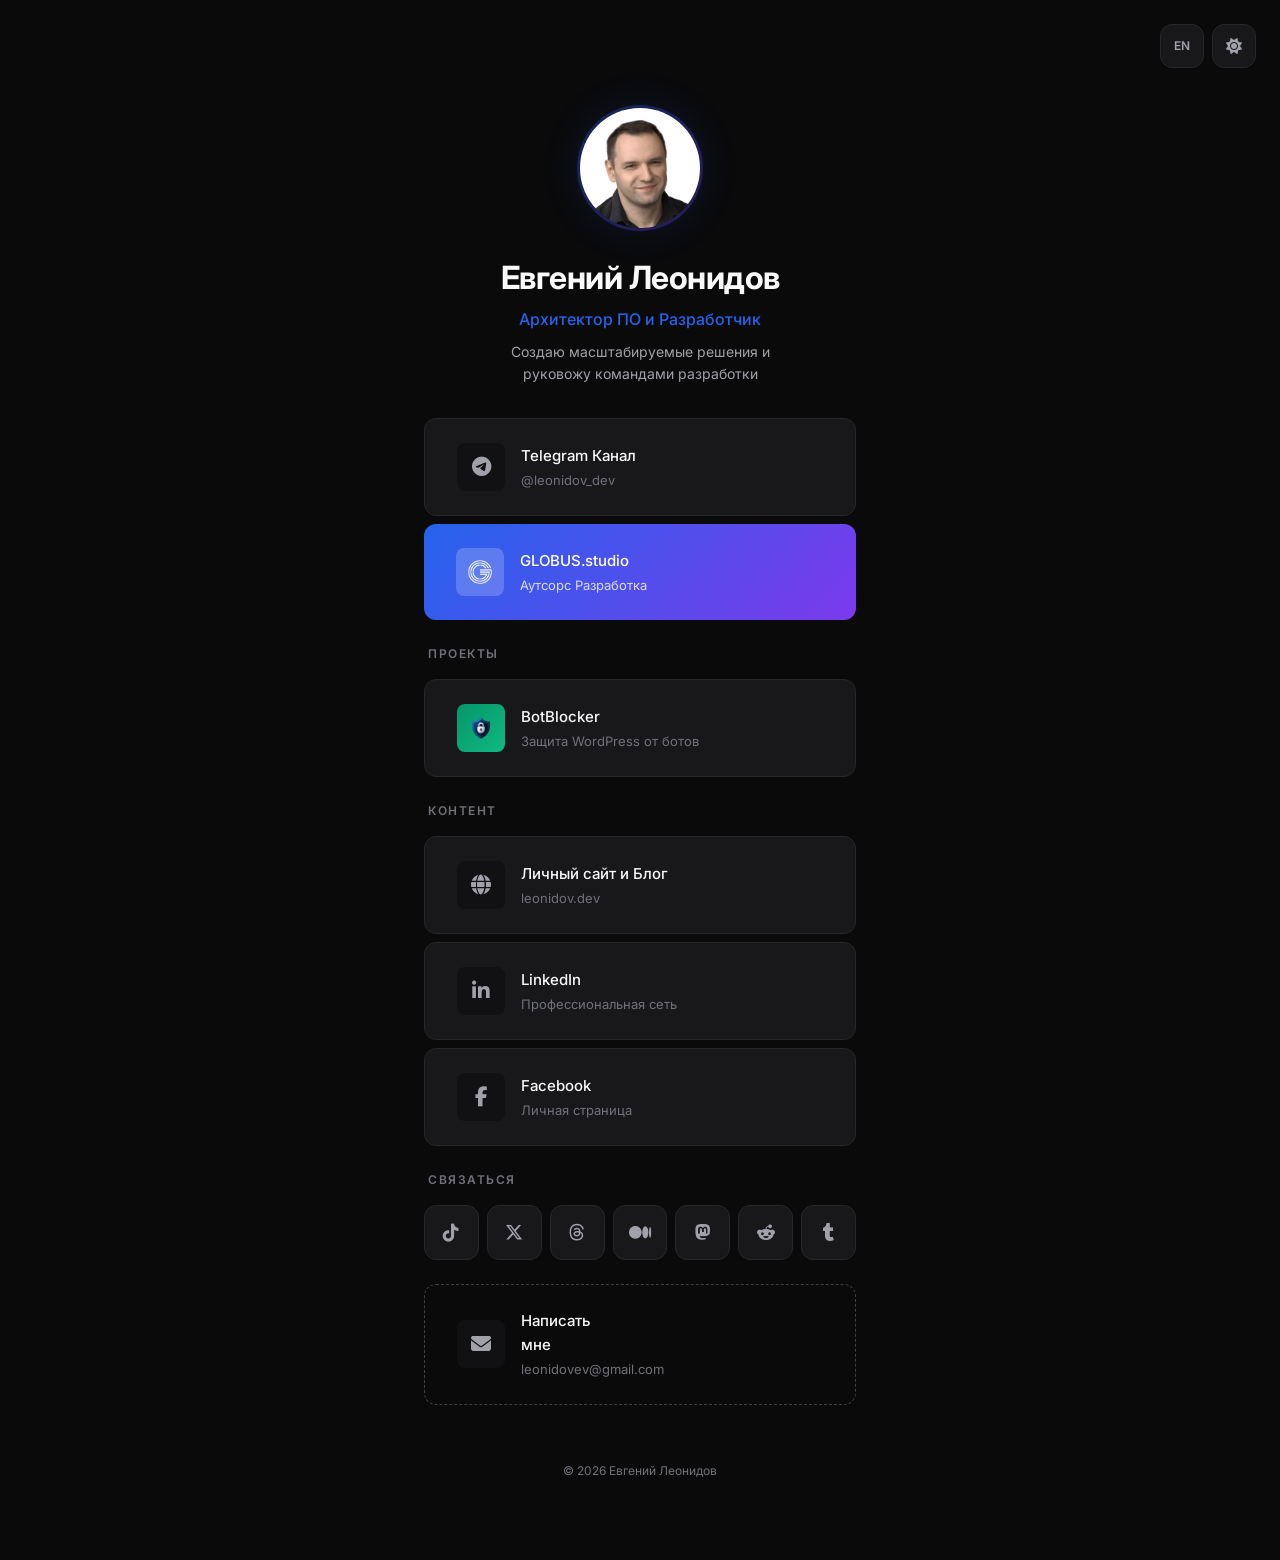
==== app/ru.html @ d94ebc0e "FINISH" ====
<!DOCTYPE html>
<html lang="ru" data-theme="dark">
<head>
    <meta charset="UTF-8">
    <meta name="viewport" content="width=device-width, initial-scale=1.0">
    <title>Евгений Леонидов | Архитектор ПО</title>
    <meta name="description" content="Разработчик и Архитектор ПО - Ссылки на все мои проекты и социальные сети">

    <!-- Alternate language -->
    <link rel="alternate" hreflang="en" href="https://bio.leonidov.dev/">
    <link rel="alternate" hreflang="ru" href="https://bio.leonidov.dev/ru.html">
    <link rel="canonical" href="https://bio.leonidov.dev/ru.html">

    <!-- Open Graph -->
    <meta property="og:title" content="Евгений Леонидов | Архитектор ПО">
    <meta property="og:description" content="Разработчик и Архитектор ПО - Ссылки на все мои проекты и социальные сети">
    <meta property="og:image" content="https://bio.leonidov.dev/assets/OG.jpg">
    <meta property="og:url" content="https://bio.leonidov.dev/ru.html">
    <meta property="og:type" content="website">
    <meta property="og:locale" content="ru_RU">
    <meta property="og:locale:alternate" content="en_US">

    <!-- Twitter Card -->
    <meta name="twitter:card" content="summary_large_image">
    <meta name="twitter:title" content="Евгений Леонидов | Архитектор ПО">
    <meta name="twitter:description" content="Разработчик и Архитектор ПО - Ссылки на все мои проекты и социальные сети">
    <meta name="twitter:image" content="https://bio.leonidov.dev/assets/OG.jpg">

    <!-- Theme Color -->
    <meta name="theme-color" content="#0a0a0b" media="(prefers-color-scheme: dark)">
    <meta name="theme-color" content="#fafafa" media="(prefers-color-scheme: light)">
    <meta name="color-scheme" content="dark light">

    <!-- Favicon -->
    <link rel="icon" type="image/jpeg" href="assets/photo.jpg">
    <link rel="apple-touch-icon" href="assets/photo.jpg">

    <link rel="stylesheet" href="https://cdnjs.cloudflare.com/ajax/libs/font-awesome/6.5.1/css/all.min.css" integrity="sha512-DTOQO9RWCH3ppGqcWaEA1BIZOC6xxalwEsw9c2QQeAIftl+Vegovlnee1c9QX4TctnWMn13TZye+giMm8e2LwA==" crossorigin="anonymous" referrerpolicy="no-referrer">
    <link rel="preconnect" href="https://fonts.googleapis.com">
    <link rel="preconnect" href="https://fonts.gstatic.com" crossorigin>
    <link href="https://fonts.googleapis.com/css2?family=Inter:wght@300;400;500;600;700&display=swap" rel="stylesheet">
    <link rel="stylesheet" href="styles.css">
</head>
<body>
    <!-- Controls -->
    <div class="controls">
        <a href="index.html" class="control-btn" id="langToggle" aria-label="Switch to English">
            <span class="lang-text">EN</span>
        </a>
        <button class="control-btn" id="themeToggle" aria-label="Сменить тему">
            <i class="fas fa-sun"></i>
        </button>
    </div>

    <main class="container">
        <!-- Profile Section -->
        <header class="profile">
            <div class="avatar">
                <img src="assets/photo.jpg" alt="Евгений Леонидов" class="avatar-img" width="120" height="120" loading="eager">
            </div>
            <h1 class="name">Евгений Леонидов</h1>
            <p class="title">Архитектор ПО и Разработчик</p>
            <p class="bio">Создаю масштабируемые решения и руковожу командами разработки</p>
        </header>

        <!-- Main Links -->
        <section class="links-section">
            <a href="https://t.me/leonidov_dev" class="link-card" target="_blank" rel="noopener noreferrer">
                <div class="link-icon"><i class="fab fa-telegram"></i></div>
                <div class="link-content">
                    <span class="link-title">Telegram Канал</span>
                    <span class="link-subtitle">@leonidov_dev</span>
                </div>
                <i class="fas fa-arrow-right link-arrow"></i>
            </a>

            <a href="https://globus.studio" class="link-card featured" target="_blank" rel="noopener noreferrer">
                <div class="link-icon"><img src="assets/GLOBUS_WHITE.png" alt="GLOBUS.studio" class="link-logo"></div>
                <div class="link-content">
                    <span class="link-title">GLOBUS.studio</span>
                    <span class="link-subtitle">Аутсорс Разработка</span>
                </div>
                <i class="fas fa-arrow-right link-arrow"></i>
            </a>
        </section>

        <!-- Projects Section -->
        <section class="links-section">
            <h2 class="section-title">Проекты</h2>

            <a href="https://botblocker.top" class="link-card project-card" target="_blank" rel="noopener noreferrer">
                <div class="link-icon"><img src="assets/bb_mini.png" alt="BotBlocker" class="link-logo"></div>
                <div class="link-content">
                    <span class="link-title">BotBlocker</span>
                    <span class="link-subtitle">Защита WordPress от ботов</span>
                </div>
                <i class="fas fa-arrow-right link-arrow"></i>
            </a>
        </section>

        <!-- Content & Platforms -->
        <section class="links-section">
            <h2 class="section-title">Контент</h2>

            <a href="https://leonidov.dev" class="link-card" target="_blank" rel="noopener noreferrer">
                <div class="link-icon"><i class="fas fa-globe"></i></div>
                <div class="link-content">
                    <span class="link-title">Личный сайт и Блог</span>
                    <span class="link-subtitle">leonidov.dev</span>
                </div>
                <i class="fas fa-arrow-right link-arrow"></i>
            </a>

            <a href="https://www.linkedin.com/in/evgeniy-leonidov/" class="link-card" target="_blank" rel="noopener noreferrer">
                <div class="link-icon"><i class="fab fa-linkedin-in"></i></div>
                <div class="link-content">
                    <span class="link-title">LinkedIn</span>
                    <span class="link-subtitle">Профессиональная сеть</span>
                </div>
                <i class="fas fa-arrow-right link-arrow"></i>
            </a>

            <a href="https://www.facebook.com/profile.php?id=100017514482500" class="link-card" target="_blank" rel="noopener noreferrer">
                <div class="link-icon"><i class="fab fa-facebook-f"></i></div>
                <div class="link-content">
                    <span class="link-title">Facebook</span>
                    <span class="link-subtitle">Личная страница</span>
                </div>
                <i class="fas fa-arrow-right link-arrow"></i>
            </a>
        </section>

        <!-- Social Links -->
        <section class="links-section">
            <h2 class="section-title">Связаться</h2>
            
            <div class="social-grid">
                <a href="https://www.tiktok.com/@yevhen_leonidov" class="social-btn" target="_blank" rel="noopener noreferrer" aria-label="TikTok">
                    <i class="fab fa-tiktok"></i>
                </a>
                <a href="https://x.com/LeonidovSoft" class="social-btn" target="_blank" rel="noopener noreferrer" aria-label="X">
                    <i class="fab fa-x-twitter"></i>
                </a>
                <a href="https://www.threads.net/@leonidovev" class="social-btn" target="_blank" rel="noopener noreferrer" aria-label="Threads">
                    <i class="fab fa-threads"></i>
                </a>
                <a href="https://medium.com/@GLOBUS.studio" class="social-btn" target="_blank" rel="noopener noreferrer" aria-label="Medium">
                    <i class="fab fa-medium"></i>
                </a>
                <a href="https://mastodon.social/@globus_studio" class="social-btn" target="_blank" rel="noopener noreferrer" aria-label="Mastodon">
                    <i class="fab fa-mastodon"></i>
                </a>
                <a href="https://www.reddit.com/user/ZestycloseElection84/" class="social-btn" target="_blank" rel="noopener noreferrer" aria-label="Reddit">
                    <i class="fab fa-reddit-alien"></i>
                </a>
                <a href="https://globusstudio.tumblr.com/" class="social-btn" target="_blank" rel="noopener noreferrer" aria-label="Tumblr">
                    <i class="fab fa-tumblr"></i>
                </a>
            </div>
        </section>

        <!-- Contact -->
        <section class="links-section">
            <a href="mailto:leonidovev@gmail.com" class="link-card email-card" id="emailCard" data-email="leonidovev@gmail.com">
                <div class="link-icon"><i class="fas fa-envelope"></i></div>
                <div class="link-content">
                    <span class="link-title">Написать мне</span>
                    <span class="link-subtitle">leonidovev@gmail.com</span>
                </div>
                <span class="copy-hint">Нажмите, чтобы скопировать</span>
                <i class="fas fa-arrow-right link-arrow"></i>
            </a>
        </section>

        <!-- Footer -->
        <footer class="footer">
            <p>&copy; 2026 Евгений Леонидов</p>
        </footer>
    </main>

    <!-- Toast notifications -->
    <div class="toast-container" id="toastContainer"></div>

    <script src="script.js"></script>
</body>
</html>
---- app/styles.css ----
/* ==========================================
   CSS Variables & Themes
   ========================================== */
:root {
    --font-family: 'Inter', -apple-system, BlinkMacSystemFont, 'Segoe UI', Roboto, sans-serif;
    
    /* Spacing */
    --spacing-xs: 0.25rem;
    --spacing-sm: 0.5rem;
    --spacing-md: 1rem;
    --spacing-lg: 1.5rem;
    --spacing-xl: 2rem;
    --spacing-2xl: 3rem;
    
    /* Border Radius */
    --radius-sm: 8px;
    --radius-md: 12px;
    --radius-lg: 16px;
    --radius-full: 50%;
    
    /* Transitions */
    --transition-fast: 0.15s ease;
    --transition-normal: 0.3s ease;
    --transition-slow: 0.5s ease;
}

/* Dark Theme (Default) */
[data-theme="dark"] {
    --bg-primary: #0a0a0b;
    --bg-secondary: #111113;
    --bg-card: #18181b;
    --bg-card-hover: #1f1f23;
    --bg-accent: #2563eb;
    --bg-accent-hover: #3b82f6;
    
    --text-primary: #fafafa;
    --text-secondary: #a1a1aa;
    --text-muted: #71717a;
    
    --border-color: #27272a;
    --border-accent: #3f3f46;
    
    --shadow-sm: 0 1px 2px rgba(0, 0, 0, 0.4);
    --shadow-md: 0 4px 12px rgba(0, 0, 0, 0.5);
    --shadow-lg: 0 8px 24px rgba(0, 0, 0, 0.6);
    --shadow-glow: 0 0 40px rgba(37, 99, 235, 0.15);
}

/* Light Theme */
[data-theme="light"] {
    --bg-primary: #fafafa;
    --bg-secondary: #f4f4f5;
    --bg-card: #ffffff;
    --bg-card-hover: #f4f4f5;
    --bg-accent: #2563eb;
    --bg-accent-hover: #1d4ed8;
    
    --text-primary: #18181b;
    --text-secondary: #52525b;
    --text-muted: #a1a1aa;
    
    --border-color: #e4e4e7;
    --border-accent: #d4d4d8;
    
    --shadow-sm: 0 1px 2px rgba(0, 0, 0, 0.05);
    --shadow-md: 0 4px 12px rgba(0, 0, 0, 0.08);
    --shadow-lg: 0 8px 24px rgba(0, 0, 0, 0.12);
    --shadow-glow: 0 0 40px rgba(37, 99, 235, 0.08);
}

/* ==========================================
   Reset & Base
   ========================================== */
*, *::before, *::after {
    margin: 0;
    padding: 0;
    box-sizing: border-box;
}

html {
    font-size: 16px;
    scroll-behavior: smooth;
    color-scheme: dark light;
}

body {
    font-family: var(--font-family);
    background-color: var(--bg-primary);
    color: var(--text-primary);
    line-height: 1.6;
    min-height: 100vh;
    transition: background-color var(--transition-normal), color var(--transition-normal);
}

a {
    text-decoration: none;
    color: inherit;
}

button {
    border: none;
    background: none;
    cursor: pointer;
    font-family: inherit;
}

/* ==========================================
   Controls (Theme & Language Toggle)
   ========================================== */
.controls {
    position: fixed;
    top: var(--spacing-lg);
    right: var(--spacing-lg);
    display: flex;
    gap: var(--spacing-sm);
    z-index: 100;
}

.control-btn {
    width: 44px;
    height: 44px;
    display: flex;
    align-items: center;
    justify-content: center;
    background: var(--bg-card);
    border: 1px solid var(--border-color);
    border-radius: var(--radius-md);
    color: var(--text-secondary);
    font-size: 0.875rem;
    font-weight: 500;
    transition: all var(--transition-fast);
    backdrop-filter: blur(8px);
}

.control-btn:hover {
    background: var(--bg-card-hover);
    color: var(--text-primary);
    transform: translateY(-2px);
    box-shadow: var(--shadow-md);
}

.control-btn i {
    font-size: 1rem;
}

.lang-text {
    font-size: 0.75rem;
    font-weight: 600;
    letter-spacing: 0.5px;
}

/* ==========================================
   Container
   ========================================== */
.container {
    width: 100%;
    max-width: 480px;
    margin: 0 auto;
    padding: var(--spacing-xl) var(--spacing-md);
    padding-top: calc(var(--spacing-2xl) + 44px);
}

/* ==========================================
   Profile Section
   ========================================== */
.profile {
    text-align: center;
    margin-bottom: var(--spacing-xl);
}

.avatar {
    position: relative;
    width: 100px;
    height: 100px;
    margin: 0 auto;
    margin-bottom: var(--spacing-lg);
}

.avatar::before {
    content: '';
    position: absolute;
    inset: -3px;
    border-radius: var(--radius-full);
    background: linear-gradient(135deg, var(--bg-accent), #7c3aed);
    opacity: 0.3;
    z-index: 0;
    animation: pulse 3s ease-in-out infinite;
}

.avatar-img {
    width: 100%;
    height: 100%;
    object-fit: cover;
    border-radius: var(--radius-full);
    box-shadow: var(--shadow-glow);
    position: relative;
    z-index: 1;
    background-color: var(--bg-secondary);
}

@keyframes pulse {
    0%, 100% { transform: scale(1); opacity: 0.3; }
    50% { transform: scale(1.05); opacity: 0.5; }
}

.name {
    font-size: 1.75rem;
    font-weight: 700;
    color: var(--text-primary);
    margin-bottom: var(--spacing-xs);
    letter-spacing: -0.5px;
}

.title {
    font-size: 1rem;
    font-weight: 500;
    color: var(--bg-accent);
    margin-bottom: var(--spacing-sm);
}

.bio {
    font-size: 0.875rem;
    color: var(--text-secondary);
    max-width: 300px;
    margin: 0 auto;
}

/* ==========================================
   Links Section
   ========================================== */
.links-section {
    margin-bottom: var(--spacing-lg);
}

.section-title {
    font-size: 0.75rem;
    font-weight: 600;
    color: var(--text-muted);
    text-transform: uppercase;
    letter-spacing: 1.5px;
    margin-bottom: var(--spacing-md);
    padding-left: var(--spacing-xs);
}

/* ==========================================
   Link Cards
   ========================================== */
.link-card {
    display: flex;
    align-items: center;
    gap: var(--spacing-md);
    padding: var(--spacing-md) var(--spacing-lg);
    background: var(--bg-card);
    border: 1px solid var(--border-color);
    border-radius: var(--radius-md);
    margin-bottom: var(--spacing-sm);
    transition: all var(--transition-fast);
    position: relative;
    overflow: hidden;
    will-change: transform;
}

.link-card::before {
    content: '';
    position: absolute;
    left: 0;
    top: 0;
    bottom: 0;
    width: 3px;
    background: var(--bg-accent);
    transform: scaleY(0);
    transition: transform var(--transition-fast);
}

.link-card:hover {
    background: var(--bg-card-hover);
    transform: translateX(4px);
    box-shadow: var(--shadow-md);
}

.link-card:hover::before {
    transform: scaleY(1);
}

.link-card:active {
    transform: translateX(2px);
}

.link-icon {
    width: 42px;
    height: 42px;
    display: flex;
    align-items: center;
    justify-content: center;
    background: var(--bg-secondary);
    border-radius: var(--radius-sm);
    color: var(--text-secondary);
    font-size: 1.125rem;
    flex-shrink: 0;
    transition: all var(--transition-fast);
}

.link-card:hover .link-icon {
    background: var(--bg-accent);
    color: #fff;
}

.link-logo {
    width: 24px;
    height: 24px;
    object-fit: contain;
}

.link-content {
    flex: 1;
    min-width: 0;
}

.link-title {
    display: block;
    font-size: 0.9375rem;
    font-weight: 500;
    color: var(--text-primary);
    margin-bottom: 2px;
}

.link-subtitle {
    display: block;
    font-size: 0.8125rem;
    color: var(--text-muted);
}

.link-arrow {
    color: var(--text-muted);
    font-size: 0.875rem;
    transition: all var(--transition-fast);
    opacity: 0;
    transform: translateX(-8px);
}

.link-card:hover .link-arrow {
    opacity: 1;
    transform: translateX(0);
    color: var(--bg-accent);
}

/* Featured Card */
.link-card.featured {
    background: linear-gradient(135deg, var(--bg-accent), #7c3aed);
    border: none;
}

.link-card.featured .link-icon {
    background: rgba(255, 255, 255, 0.2);
    color: #fff;
}

.link-card.featured .link-title,
.link-card.featured .link-subtitle {
    color: #fff;
}

.link-card.featured .link-subtitle {
    opacity: 0.8;
}

.link-card.featured:hover {
    transform: translateX(4px) scale(1.01);
    box-shadow: 0 8px 32px rgba(37, 99, 235, 0.3);
}

.link-card.featured::before {
    display: none;
}

.link-card.featured .link-arrow {
    color: #fff;
}

/* Project Card */
.link-card.project-card .link-icon {
    background: linear-gradient(135deg, #059669, #10b981);
    color: #fff;
}

.link-card.project-card:hover .link-icon {
    background: linear-gradient(135deg, #047857, #059669);
}

/* Platform Icons Colors on Hover */
.link-icon.youtube { color: var(--text-secondary); }
.link-card:hover .link-icon.youtube { background: #ff0000; color: #fff; }

.link-icon.tiktok { color: var(--text-secondary); }
.link-card:hover .link-icon.tiktok { background: #000; color: #fff; }

/* Email Card */
.email-card {
    border: 1px dashed var(--border-accent);
    background: transparent;
}

.email-card:hover {
    background: var(--bg-card);
    border-style: solid;
}

/* ==========================================
   Social Grid
   ========================================== */
.social-grid {
    display: grid;
    grid-template-columns: repeat(7, 1fr);
    gap: var(--spacing-sm);
}

.social-btn {
    aspect-ratio: 1;
    display: flex;
    align-items: center;
    justify-content: center;
    background: var(--bg-card);
    border: 1px solid var(--border-color);
    border-radius: var(--radius-md);
    color: var(--text-secondary);
    font-size: 1.125rem;
    transition: all var(--transition-fast);
}

.social-btn:hover {
    transform: translateY(-3px);
    box-shadow: var(--shadow-md);
}

.social-btn:focus-visible {
    outline: 2px solid var(--bg-accent);
    outline-offset: 2px;
}

/* Social Button Colors */
.social-btn:nth-child(1):hover { background: #000; color: #fff; border-color: #000; } /* TikTok */
.social-btn:nth-child(2):hover { background: #000; color: #fff; border-color: #000; } /* X */
.social-btn:nth-child(3):hover { background: #000; color: #fff; border-color: #000; } /* Threads */
.social-btn:nth-child(4):hover { background: #000; color: #fff; border-color: #000; } /* Medium */
.social-btn:nth-child(5):hover { background: #6364ff; color: #fff; border-color: #6364ff; } /* Mastodon */
.social-btn:nth-child(6):hover { background: #ff4500; color: #fff; border-color: #ff4500; } /* Reddit */
.social-btn:nth-child(7):hover { background: #35465c; color: #fff; border-color: #35465c; } /* Tumblr */

/* ==========================================
   Footer
   ========================================== */
.footer {
    text-align: center;
    padding: var(--spacing-xl) 0;
    margin-top: var(--spacing-lg);
}

.footer p {
    font-size: 0.75rem;
    color: var(--text-muted);
}

/* ==========================================
   Animations
   ========================================== */
@keyframes fadeInUp {
    from {
        opacity: 0;
        transform: translateY(20px);
    }
    to {
        opacity: 1;
        transform: translateY(0);
    }
}

.profile {
    animation: fadeInUp 0.6s ease forwards;
}

.links-section {
    animation: fadeInUp 0.6s ease forwards;
    opacity: 0;
}

.links-section:nth-child(2) { animation-delay: 0.1s; }
.links-section:nth-child(3) { animation-delay: 0.2s; }
.links-section:nth-child(4) { animation-delay: 0.3s; }
.links-section:nth-child(5) { animation-delay: 0.4s; }
.links-section:nth-child(6) { animation-delay: 0.5s; }
.links-section:nth-child(7) { animation-delay: 0.6s; }

/* ==========================================
   Responsive Adjustments
   ========================================== */
@media (max-width: 380px) {
    .social-grid {
        grid-template-columns: repeat(4, 1fr);
    }
    
    .name {
        font-size: 1.5rem;
    }
}

@media (min-width: 481px) {
    .container {
        padding: var(--spacing-2xl) var(--spacing-lg);
        padding-top: calc(var(--spacing-2xl) + 60px);
    }
    
    .link-card {
        padding: var(--spacing-lg) var(--spacing-xl);
    }
    
    .link-icon {
        width: 48px;
        height: 48px;
        font-size: 1.25rem;
    }
    
    .avatar {
        width: 120px;
        height: 120px;
    }
    
    .name {
        font-size: 2rem;
    }
}

/* ==========================================
   Reduced Motion
   ========================================== */
@media (prefers-reduced-motion: reduce) {
    *, *::before, *::after {
        animation-duration: 0.01ms !important;
        animation-iteration-count: 1 !important;
        transition-duration: 0.01ms !important;
    }
}

/* ==========================================
   Selection
   ========================================== */
::selection {
    background: var(--bg-accent);
    color: #fff;
}

/* ==========================================
   Scrollbar (Webkit)
   ========================================== */
::-webkit-scrollbar {
    width: 8px;
}

::-webkit-scrollbar-track {
    background: var(--bg-primary);
}

::-webkit-scrollbar-thumb {
    background: var(--border-accent);
    border-radius: 4px;
}

::-webkit-scrollbar-thumb:hover {
    background: var(--text-muted);
}

/* ==========================================
   Copy Hint
   ========================================== */
.copy-hint {
    font-size: 0.6875rem;
    color: var(--text-muted);
    opacity: 0;
    transition: opacity var(--transition-fast);
    white-space: nowrap;
}

.email-card:hover .copy-hint {
    opacity: 1;
}

/* ==========================================
   Toast Notification
   ========================================== */
.toast-container {
    position: fixed;
    bottom: var(--spacing-xl);
    left: 50%;
    transform: translateX(-50%);
    z-index: 1000;
    display: flex;
    flex-direction: column;
    align-items: center;
    gap: var(--spacing-sm);
    pointer-events: none;
}

.toast {
    background: var(--bg-card);
    color: var(--text-primary);
    border: 1px solid var(--border-color);
    padding: var(--spacing-sm) var(--spacing-lg);
    border-radius: var(--radius-md);
    font-size: 0.8125rem;
    font-family: var(--font-family);
    box-shadow: var(--shadow-lg);
    animation: toastIn 0.3s ease forwards, toastOut 0.3s ease 2s forwards;
    backdrop-filter: blur(12px);
}

@keyframes toastIn {
    from { opacity: 0; transform: translateY(10px); }
    to { opacity: 1; transform: translateY(0); }
}

@keyframes toastOut {
    from { opacity: 1; transform: translateY(0); }
    to { opacity: 0; transform: translateY(-10px); }
}

/* ==========================================
   Focus Visible
   ========================================== */
.link-card:focus-visible,
.control-btn:focus-visible {
    outline: 2px solid var(--bg-accent);
    outline-offset: 2px;
}
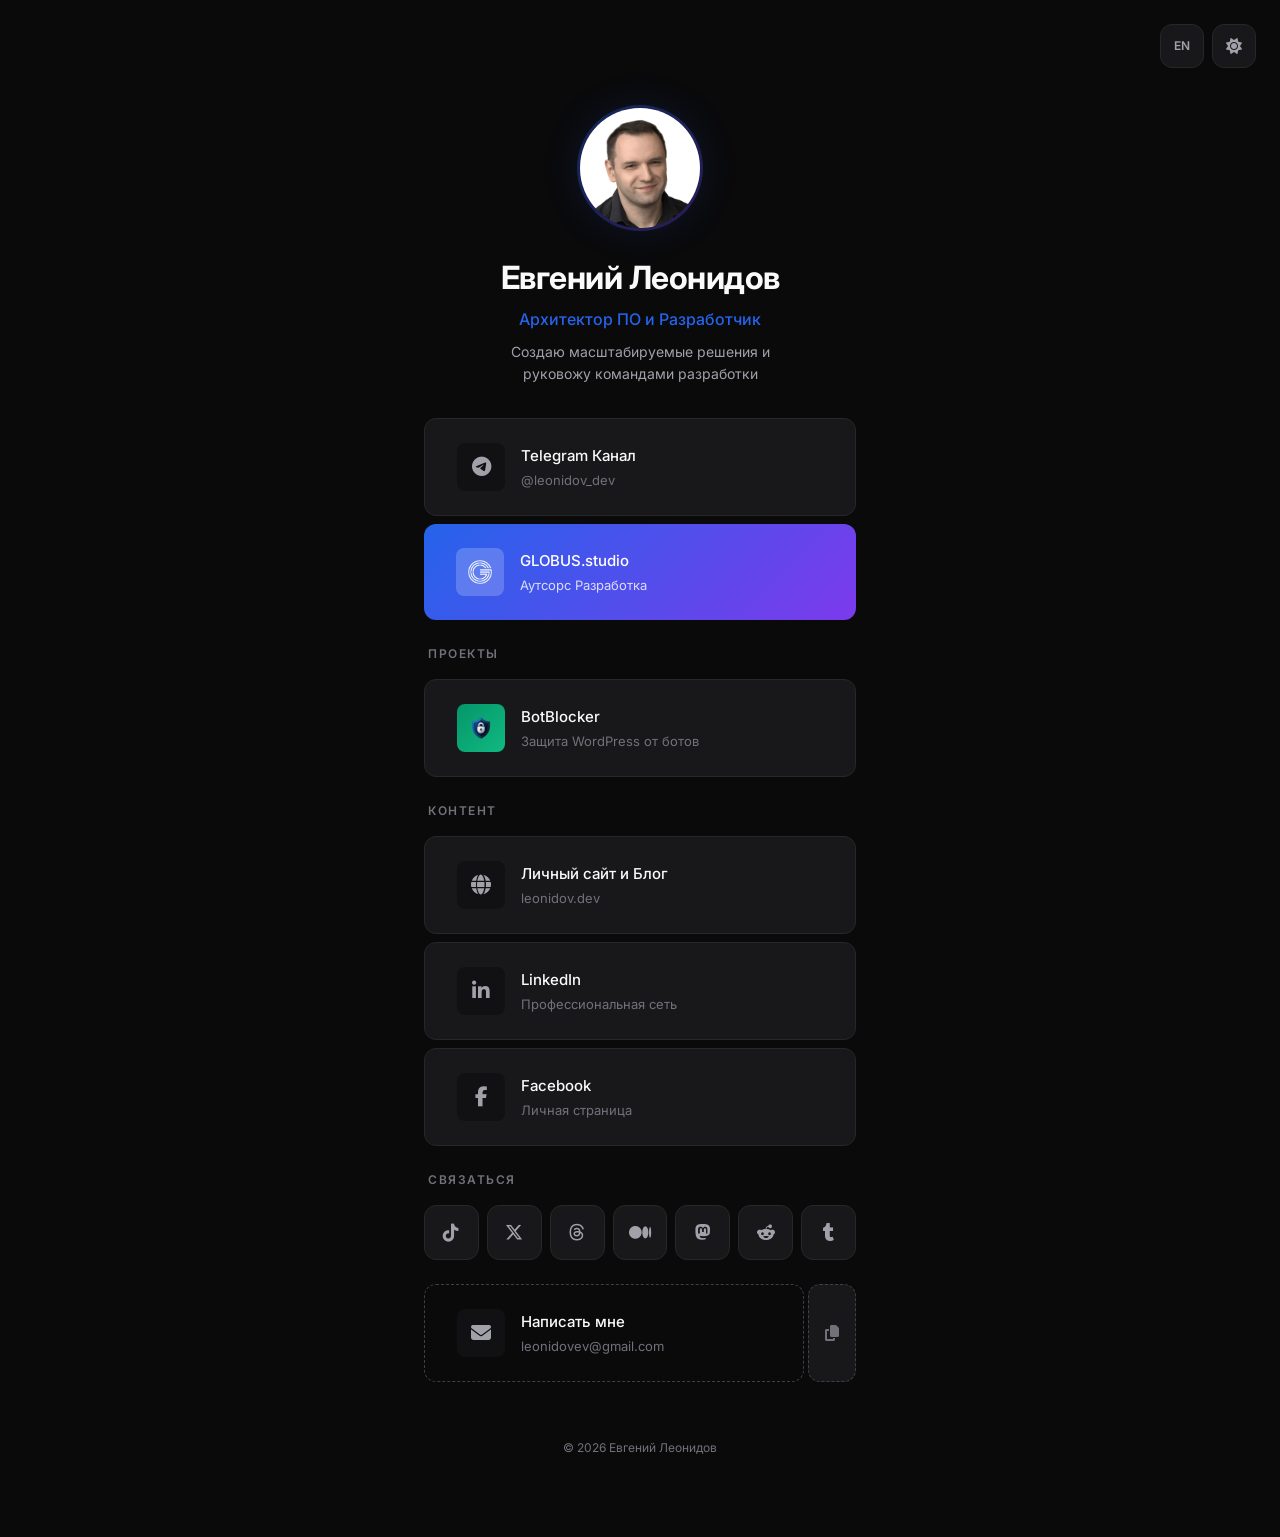
==== commit 09d3c405: "FIX" ====
--- a/app/ru.html
+++ b/app/ru.html
@@ -161,15 +161,19 @@
 
         <!-- Contact -->
         <section class="links-section">
-            <a href="mailto:leonidovev@gmail.com" class="link-card email-card" id="emailCard" data-email="leonidovev@gmail.com">
-                <div class="link-icon"><i class="fas fa-envelope"></i></div>
-                <div class="link-content">
-                    <span class="link-title">Написать мне</span>
-                    <span class="link-subtitle">leonidovev@gmail.com</span>
-                </div>
-                <span class="copy-hint">Нажмите, чтобы скопировать</span>
-                <i class="fas fa-arrow-right link-arrow"></i>
-            </a>
+            <div class="email-wrapper">
+                <a href="mailto:leonidovev@gmail.com" class="link-card email-card">
+                    <div class="link-icon"><i class="fas fa-envelope"></i></div>
+                    <div class="link-content">
+                        <span class="link-title">Написать мне</span>
+                        <span class="link-subtitle">leonidovev@gmail.com</span>
+                    </div>
+                    <i class="fas fa-arrow-right link-arrow"></i>
+                </a>
+                <button class="copy-btn" id="copyEmail" data-email="leonidovev@gmail.com" aria-label="Скопировать email">
+                    <i class="fas fa-copy"></i>
+                </button>
+            </div>
         </section>
 
         <!-- Footer -->
--- a/app/styles.css
+++ b/app/styles.css
@@ -395,6 +395,46 @@
 .link-card:hover .link-icon.tiktok { background: #000; color: #fff; }
 
 /* Email Card */
+.email-wrapper {
+    display: flex;
+    gap: var(--spacing-xs);
+    align-items: stretch;
+}
+
+.email-wrapper .email-card {
+    flex: 1;
+    margin-bottom: 0;
+}
+
+.copy-btn {
+    width: 48px;
+    display: flex;
+    align-items: center;
+    justify-content: center;
+    background: var(--bg-card);
+    border: 1px dashed var(--border-accent);
+    border-radius: var(--radius-md);
+    color: var(--text-muted);
+    font-size: 1rem;
+    cursor: pointer;
+    transition: all var(--transition-fast);
+    flex-shrink: 0;
+}
+
+.copy-btn:hover {
+    background: var(--bg-accent);
+    color: #fff;
+    border-style: solid;
+    border-color: var(--bg-accent);
+    transform: translateY(-2px);
+    box-shadow: var(--shadow-md);
+}
+
+.copy-btn:focus-visible {
+    outline: 2px solid var(--bg-accent);
+    outline-offset: 2px;
+}
+
 .email-card {
     border: 1px dashed var(--border-accent);
     background: transparent;
@@ -566,21 +606,6 @@
 
 ::-webkit-scrollbar-thumb:hover {
     background: var(--text-muted);
-}
-
-/* ==========================================
-   Copy Hint
-   ========================================== */
-.copy-hint {
-    font-size: 0.6875rem;
-    color: var(--text-muted);
-    opacity: 0;
-    transition: opacity var(--transition-fast);
-    white-space: nowrap;
-}
-
-.email-card:hover .copy-hint {
-    opacity: 1;
 }
 
 /* ==========================================
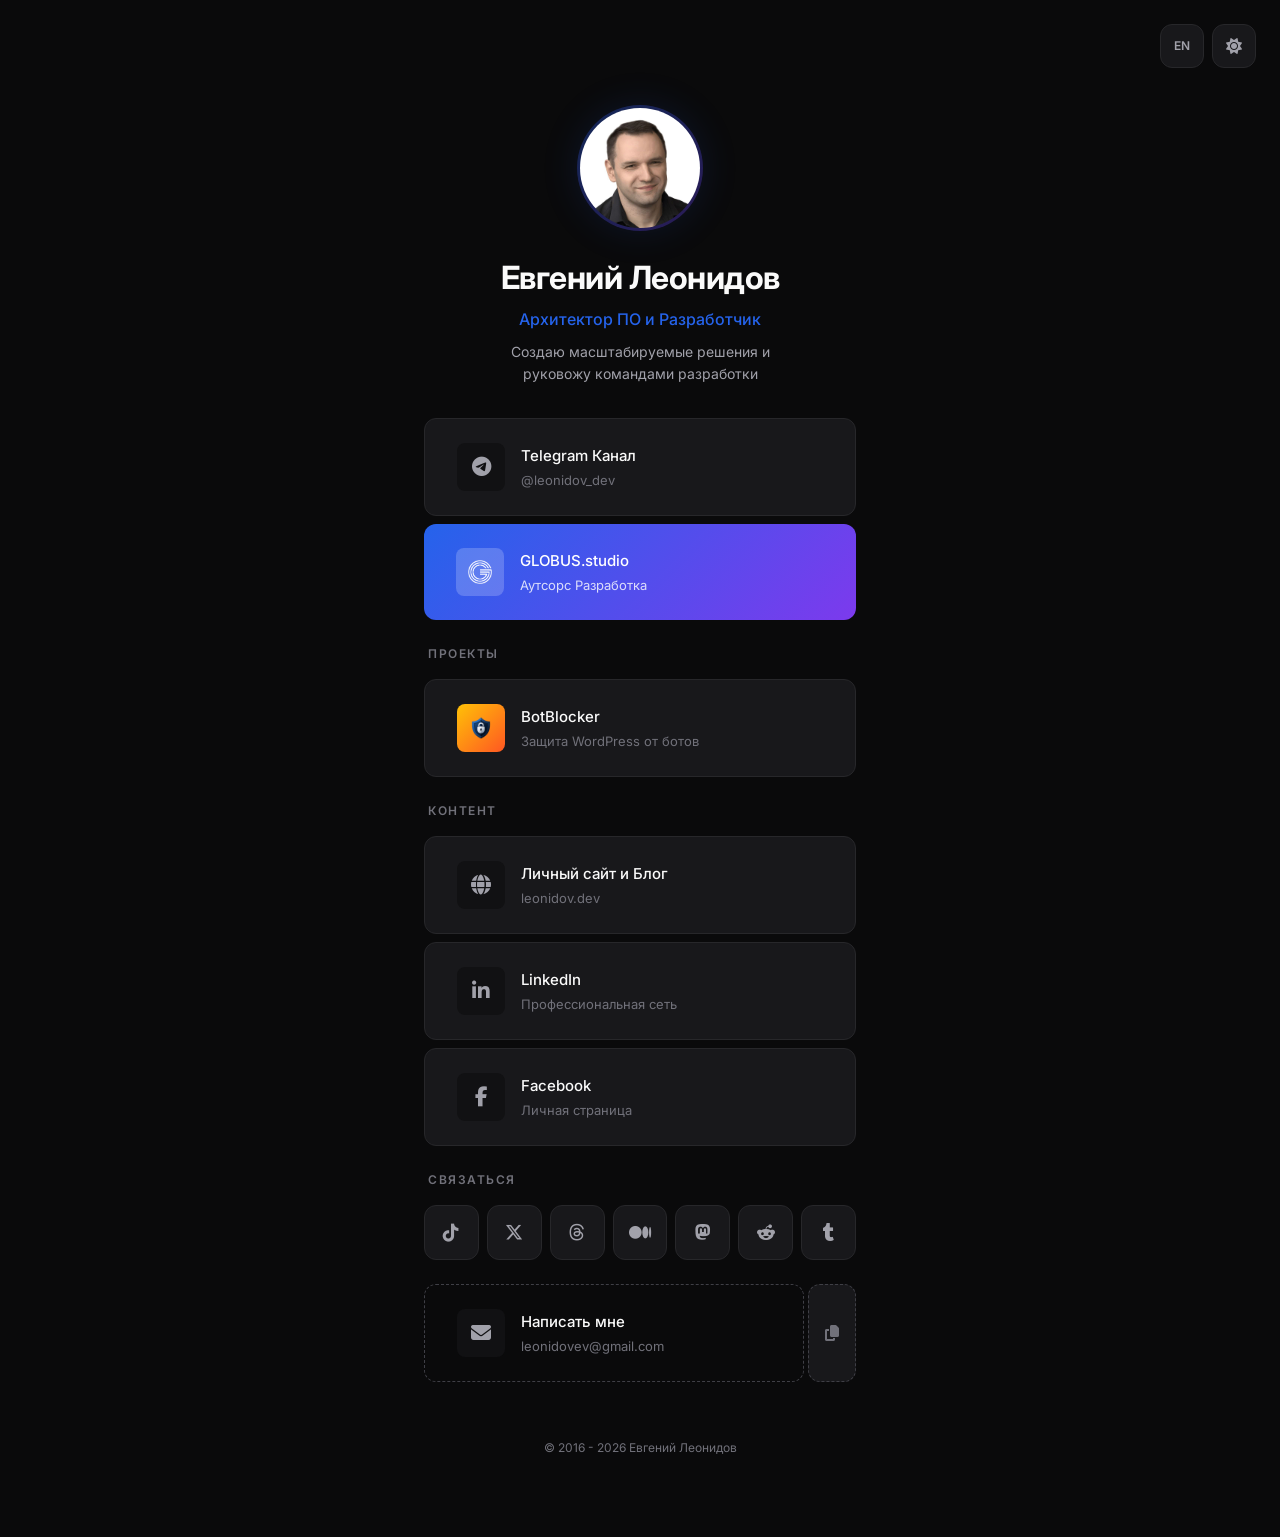
==== commit 15fe8e61: "year" ====
--- a/app/ru.html
+++ b/app/ru.html
@@ -178,7 +178,7 @@
 
         <!-- Footer -->
         <footer class="footer">
-            <p>&copy; 2026 Евгений Леонидов</p>
+            <p>&copy; 2016 - 2026 Евгений Леонидов</p>
         </footer>
     </main>
 
--- a/app/styles.css
+++ b/app/styles.css
@@ -379,12 +379,12 @@
 
 /* Project Card */
 .link-card.project-card .link-icon {
-    background: linear-gradient(135deg, #059669, #10b981);
+    background: linear-gradient(135deg, #FFC107, #FF5722);
     color: #fff;
 }
 
 .link-card.project-card:hover .link-icon {
-    background: linear-gradient(135deg, #047857, #059669);
+    background: linear-gradient(135deg, #FF5722, #FFC107);
 }
 
 /* Platform Icons Colors on Hover */
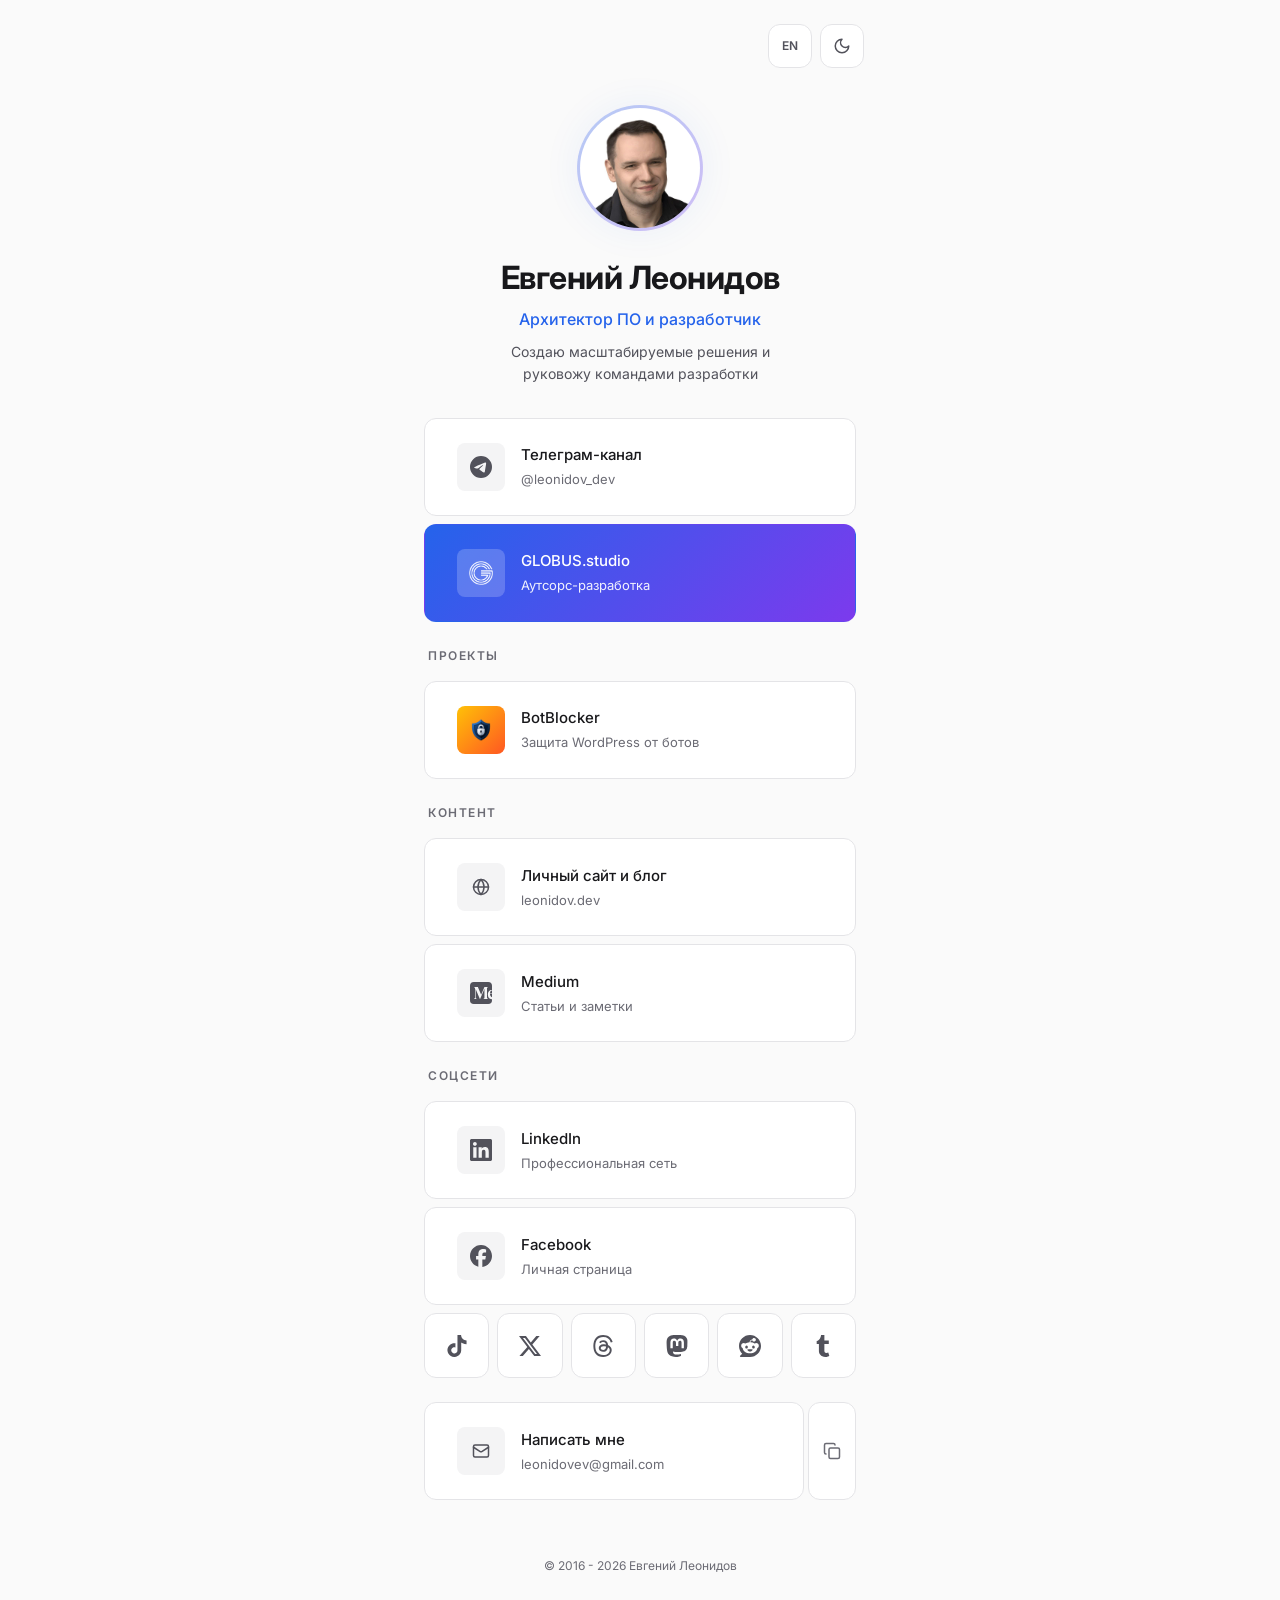
==== commit 2b1a8719: "update" ====
--- a/app/ru.html
+++ b/app/ru.html
@@ -4,18 +4,24 @@
     <meta charset="UTF-8">
     <meta name="viewport" content="width=device-width, initial-scale=1.0">
     <title>Евгений Леонидов | Архитектор ПО</title>
-    <meta name="description" content="Разработчик и Архитектор ПО - Ссылки на все мои проекты и социальные сети">
+    <meta name="description" content="Разработчик и архитектор ПО - ссылки на все мои проекты и социальные сети">
+    <meta name="robots" content="index, follow">
 
     <!-- Alternate language -->
     <link rel="alternate" hreflang="en" href="https://bio.leonidov.dev/">
     <link rel="alternate" hreflang="ru" href="https://bio.leonidov.dev/ru.html">
+    <link rel="alternate" hreflang="x-default" href="https://bio.leonidov.dev/">
     <link rel="canonical" href="https://bio.leonidov.dev/ru.html">
 
     <!-- Open Graph -->
     <meta property="og:title" content="Евгений Леонидов | Архитектор ПО">
-    <meta property="og:description" content="Разработчик и Архитектор ПО - Ссылки на все мои проекты и социальные сети">
+    <meta property="og:description" content="Разработчик и архитектор ПО - ссылки на все мои проекты и социальные сети">
     <meta property="og:image" content="https://bio.leonidov.dev/assets/OG.jpg">
+    <meta property="og:image:width" content="1200">
+    <meta property="og:image:height" content="630">
+    <meta property="og:image:alt" content="Евгений Леонидов - архитектор ПО и разработчик">
     <meta property="og:url" content="https://bio.leonidov.dev/ru.html">
+    <meta property="og:site_name" content="Евгений Леонидов">
     <meta property="og:type" content="website">
     <meta property="og:locale" content="ru_RU">
     <meta property="og:locale:alternate" content="en_US">
@@ -23,64 +29,140 @@
     <!-- Twitter Card -->
     <meta name="twitter:card" content="summary_large_image">
     <meta name="twitter:title" content="Евгений Леонидов | Архитектор ПО">
-    <meta name="twitter:description" content="Разработчик и Архитектор ПО - Ссылки на все мои проекты и социальные сети">
+    <meta name="twitter:description" content="Разработчик и архитектор ПО - ссылки на все мои проекты и социальные сети">
     <meta name="twitter:image" content="https://bio.leonidov.dev/assets/OG.jpg">
+    <meta name="twitter:image:alt" content="Евгений Леонидов - архитектор ПО и разработчик">
 
     <!-- Theme Color -->
-    <meta name="theme-color" content="#0a0a0b" media="(prefers-color-scheme: dark)">
-    <meta name="theme-color" content="#fafafa" media="(prefers-color-scheme: light)">
+    <meta name="theme-color" content="#0a0a0b">
     <meta name="color-scheme" content="dark light">
 
-    <!-- Favicon -->
-    <link rel="icon" type="image/jpeg" href="assets/photo.jpg">
+    <!-- Theme bootstrap: runs before CSS paints to avoid a flash of the wrong theme -->
+    <script>
+        (function () {
+            var theme;
+            try { theme = localStorage.getItem('linkbio-theme'); } catch (e) { /* storage blocked */ }
+            if (theme !== 'light' && theme !== 'dark') {
+                theme = window.matchMedia('(prefers-color-scheme: light)').matches ? 'light' : 'dark';
+            }
+            document.documentElement.setAttribute('data-theme', theme);
+            var meta = document.querySelector('meta[name="theme-color"]');
+            if (meta) meta.setAttribute('content', theme === 'dark' ? '#0a0a0b' : '#fafafa');
+        })();
+    </script>
+
+    <!-- Icons & Fonts -->
+    <link rel="icon" href="assets/favicon.svg" type="image/svg+xml">
     <link rel="apple-touch-icon" href="assets/photo.jpg">
-
-    <link rel="stylesheet" href="https://cdnjs.cloudflare.com/ajax/libs/font-awesome/6.5.1/css/all.min.css" integrity="sha512-DTOQO9RWCH3ppGqcWaEA1BIZOC6xxalwEsw9c2QQeAIftl+Vegovlnee1c9QX4TctnWMn13TZye+giMm8e2LwA==" crossorigin="anonymous" referrerpolicy="no-referrer">
+    <link rel="preload" as="image" href="assets/photo.jpg" fetchpriority="high">
     <link rel="preconnect" href="https://fonts.googleapis.com">
     <link rel="preconnect" href="https://fonts.gstatic.com" crossorigin>
-    <link href="https://fonts.googleapis.com/css2?family=Inter:wght@300;400;500;600;700&display=swap" rel="stylesheet">
+    <link href="https://fonts.googleapis.com/css2?family=Inter:wght@400;500;600;700&display=swap" rel="stylesheet">
     <link rel="stylesheet" href="styles.css">
+
+    <!-- Structured data -->
+    <script type="application/ld+json">
+    {
+        "@context": "https://schema.org",
+        "@type": "ProfilePage",
+        "inLanguage": "ru",
+        "url": "https://bio.leonidov.dev/ru.html",
+        "mainEntity": {
+            "@type": "Person",
+            "name": "Евгений Леонидов",
+            "alternateName": "Yevhen Leonidov",
+            "url": "https://leonidov.dev",
+            "image": "https://bio.leonidov.dev/assets/photo.jpg",
+            "jobTitle": "Архитектор ПО и разработчик",
+            "email": "mailto:leonidovev@gmail.com",
+            "worksFor": {
+                "@type": "Organization",
+                "name": "GLOBUS.studio",
+                "url": "https://globus.studio"
+            },
+            "sameAs": [
+                "https://t.me/leonidov_dev",
+                "https://globus.studio",
+                "https://botblocker.top",
+                "https://leonidov.dev",
+                "https://www.linkedin.com/in/evgeniy-leonidov/",
+                "https://www.facebook.com/profile.php?id=100017514482500",
+                "https://www.tiktok.com/@yevhen_leonidov",
+                "https://x.com/LeonidovSoft",
+                "https://www.threads.net/@leonidovev",
+                "https://medium.com/@GLOBUS.studio",
+                "https://mastodon.social/@globus_studio",
+                "https://www.reddit.com/user/ZestycloseElection84/",
+                "https://globusstudio.tumblr.com/"
+            ]
+        }
+    }
+    </script>
 </head>
 <body>
     <!-- Controls -->
-    <div class="controls">
-        <a href="index.html" class="control-btn" id="langToggle" aria-label="Switch to English">
+    <nav class="controls" aria-label="Управление страницей">
+        <a href="./" class="control-btn" id="langToggle" hreflang="en" aria-keyshortcuts="L">
             <span class="lang-text">EN</span>
+            <span class="sr-only">переключить на английский</span>
         </a>
-        <button class="control-btn" id="themeToggle" aria-label="Сменить тему">
-            <i class="fas fa-sun"></i>
+        <button type="button" class="control-btn" id="themeToggle" aria-label="Включить светлую тему" aria-keyshortcuts="T">
+            <svg class="icon-ui icon-sun" viewBox="0 0 24 24" aria-hidden="true" focusable="false">
+                <circle cx="12" cy="12" r="4"/>
+                <path d="M12 2v2"/>
+                <path d="M12 20v2"/>
+                <path d="m4.93 4.93 1.41 1.41"/>
+                <path d="m17.66 17.66 1.41 1.41"/>
+                <path d="M2 12h2"/>
+                <path d="M20 12h2"/>
+                <path d="m6.34 17.66-1.41 1.41"/>
+                <path d="m19.07 4.93-1.41 1.41"/>
+            </svg>
+            <svg class="icon-ui icon-moon" viewBox="0 0 24 24" aria-hidden="true" focusable="false">
+                <path d="M12 3a6 6 0 0 0 9 9 9 9 0 1 1-9-9Z"/>
+            </svg>
         </button>
-    </div>
+    </nav>
 
     <main class="container">
         <!-- Profile Section -->
         <header class="profile">
             <div class="avatar">
-                <img src="assets/photo.jpg" alt="Евгений Леонидов" class="avatar-img" width="120" height="120" loading="eager">
+                <img src="assets/photo.jpg" alt="Евгений Леонидов" class="avatar-img" width="120" height="120" fetchpriority="high" decoding="async">
             </div>
             <h1 class="name">Евгений Леонидов</h1>
-            <p class="title">Архитектор ПО и Разработчик</p>
+            <p class="title">Архитектор ПО и разработчик</p>
             <p class="bio">Создаю масштабируемые решения и руковожу командами разработки</p>
         </header>
 
         <!-- Main Links -->
         <section class="links-section">
+            <h2 class="sr-only">Основные ссылки</h2>
+
             <a href="https://t.me/leonidov_dev" class="link-card" target="_blank" rel="noopener noreferrer">
-                <div class="link-icon"><i class="fab fa-telegram"></i></div>
-                <div class="link-content">
-                    <span class="link-title">Telegram Канал</span>
+                <div class="link-icon">
+                    <svg class="icon-brand" viewBox="0 0 24 24" aria-hidden="true" focusable="false"><path d="M11.944 0A12 12 0 0 0 0 12a12 12 0 0 0 12 12 12 12 0 0 0 12-12A12 12 0 0 0 12 0a12 12 0 0 0-.056 0zm4.962 7.224c.1-.002.321.023.465.14a.506.506 0 0 1 .171.325c.016.093.036.306.02.472-.18 1.898-.962 6.502-1.36 8.627-.168.9-.499 1.201-.82 1.23-.696.065-1.225-.46-1.9-.902-1.056-.693-1.653-1.124-2.678-1.8-1.185-.78-.417-1.21.258-1.91.177-.184 3.247-2.977 3.307-3.23.007-.032.014-.15-.056-.212s-.174-.041-.249-.024c-.106.024-1.793 1.14-5.061 3.345-.48.33-.913.49-1.302.48-.428-.008-1.252-.241-1.865-.44-.752-.245-1.349-.374-1.297-.789.027-.216.325-.437.893-.663 3.498-1.524 5.83-2.529 6.998-3.014 3.332-1.386 4.025-1.627 4.476-1.635z"/></svg>
+                </div>
+                <div class="link-content">
+                    <span class="link-title">Телеграм-канал</span>
                     <span class="link-subtitle">@leonidov_dev</span>
                 </div>
-                <i class="fas fa-arrow-right link-arrow"></i>
+                <svg class="icon-ui link-arrow" viewBox="0 0 24 24" aria-hidden="true" focusable="false">
+                    <path d="M5 12h14"/>
+                    <path d="m12 5 7 7-7 7"/>
+                </svg>
             </a>
 
             <a href="https://globus.studio" class="link-card featured" target="_blank" rel="noopener noreferrer">
-                <div class="link-icon"><img src="assets/GLOBUS_WHITE.png" alt="GLOBUS.studio" class="link-logo"></div>
+                <div class="link-icon"><img src="assets/GLOBUS_WHITE.png" alt="" class="link-logo" width="24" height="24" loading="lazy" decoding="async"></div>
                 <div class="link-content">
                     <span class="link-title">GLOBUS.studio</span>
-                    <span class="link-subtitle">Аутсорс Разработка</span>
-                </div>
-                <i class="fas fa-arrow-right link-arrow"></i>
+                    <span class="link-subtitle">Аутсорс-разработка</span>
+                </div>
+                <svg class="icon-ui link-arrow" viewBox="0 0 24 24" aria-hidden="true" focusable="false">
+                    <path d="M5 12h14"/>
+                    <path d="m12 5 7 7-7 7"/>
+                </svg>
             </a>
         </section>
 
@@ -89,12 +171,15 @@
             <h2 class="section-title">Проекты</h2>
 
             <a href="https://botblocker.top" class="link-card project-card" target="_blank" rel="noopener noreferrer">
-                <div class="link-icon"><img src="assets/bb_mini.png" alt="BotBlocker" class="link-logo"></div>
+                <div class="link-icon"><img src="assets/bb_mini.png" alt="" class="link-logo" width="24" height="24" loading="lazy" decoding="async"></div>
                 <div class="link-content">
                     <span class="link-title">BotBlocker</span>
                     <span class="link-subtitle">Защита WordPress от ботов</span>
                 </div>
-                <i class="fas fa-arrow-right link-arrow"></i>
+                <svg class="icon-ui link-arrow" viewBox="0 0 24 24" aria-hidden="true" focusable="false">
+                    <path d="M5 12h14"/>
+                    <path d="m12 5 7 7-7 7"/>
+                </svg>
             </a>
         </section>
 
@@ -103,87 +188,130 @@
             <h2 class="section-title">Контент</h2>
 
             <a href="https://leonidov.dev" class="link-card" target="_blank" rel="noopener noreferrer">
-                <div class="link-icon"><i class="fas fa-globe"></i></div>
-                <div class="link-content">
-                    <span class="link-title">Личный сайт и Блог</span>
+                <div class="link-icon">
+                    <svg class="icon-ui" viewBox="0 0 24 24" aria-hidden="true" focusable="false">
+                        <circle cx="12" cy="12" r="10"/>
+                        <path d="M12 2a14.5 14.5 0 0 0 0 20 14.5 14.5 0 0 0 0-20"/>
+                        <path d="M2 12h20"/>
+                    </svg>
+                </div>
+                <div class="link-content">
+                    <span class="link-title">Личный сайт и блог</span>
                     <span class="link-subtitle">leonidov.dev</span>
                 </div>
-                <i class="fas fa-arrow-right link-arrow"></i>
-            </a>
+                <svg class="icon-ui link-arrow" viewBox="0 0 24 24" aria-hidden="true" focusable="false">
+                    <path d="M5 12h14"/>
+                    <path d="m12 5 7 7-7 7"/>
+                </svg>
+            </a>
+
+            <a href="https://medium.com/@GLOBUS.studio" class="link-card" target="_blank" rel="noopener noreferrer">
+                <div class="link-icon">
+                    <svg class="icon-brand" viewBox="0 0 24 24" aria-hidden="true" focusable="false"><path d="M4.21 0A4.201 4.201 0 0 0 0 4.21v15.58A4.201 4.201 0 0 0 4.21 24h15.58A4.201 4.201 0 0 0 24 19.79v-1.093c-.137.013-.278.02-.422.02-2.577 0-4.027-2.146-4.09-4.832a7.592 7.592 0 0 1 .022-.708c.093-1.186.475-2.241 1.105-3.022a3.885 3.885 0 0 1 1.395-1.1c.468-.237 1.127-.367 1.664-.367h.023c.101 0 .202.004.303.01V4.211A4.201 4.201 0 0 0 19.79 0Zm.198 5.583h4.165l3.588 8.435 3.59-8.435h3.864v.146l-.019.004c-.705.16-1.063.397-1.063 1.254h-.003l.003 10.274c.06.676.424.885 1.063 1.03l.02.004v.145h-4.923v-.145l.019-.005c.639-.144.994-.353 1.054-1.03V7.267l-4.745 11.15h-.261L6.15 7.569v9.445c0 .857.358 1.094 1.063 1.253l.02.004v.147H4.405v-.147l.019-.004c.705-.16 1.065-.397 1.065-1.253V6.987c0-.857-.358-1.094-1.064-1.254l-.018-.004zm19.25 3.668c-1.086.023-1.733 1.323-1.813 3.124H24V9.298a1.378 1.378 0 0 0-.342-.047Zm-1.862 3.632c-.1 1.756.86 3.239 2.204 3.634v-3.634z"/></svg>
+                </div>
+                <div class="link-content">
+                    <span class="link-title">Medium</span>
+                    <span class="link-subtitle">Статьи и заметки</span>
+                </div>
+                <svg class="icon-ui link-arrow" viewBox="0 0 24 24" aria-hidden="true" focusable="false">
+                    <path d="M5 12h14"/>
+                    <path d="m12 5 7 7-7 7"/>
+                </svg>
+            </a>
+        </section>
+
+        <!-- Social Links -->
+        <section class="links-section">
+            <h2 class="section-title">Соцсети</h2>
 
             <a href="https://www.linkedin.com/in/evgeniy-leonidov/" class="link-card" target="_blank" rel="noopener noreferrer">
-                <div class="link-icon"><i class="fab fa-linkedin-in"></i></div>
+                <div class="link-icon">
+                    <svg class="icon-brand" viewBox="0 0 24 24" aria-hidden="true" focusable="false"><path d="M20.447 20.452h-3.554v-5.569c0-1.328-.027-3.037-1.852-3.037-1.853 0-2.136 1.445-2.136 2.939v5.667H9.351V9h3.414v1.561h.046c.477-.9 1.637-1.85 3.37-1.85 3.601 0 4.267 2.37 4.267 5.455v6.286zM5.337 7.433c-1.144 0-2.063-.926-2.063-2.065 0-1.138.92-2.063 2.063-2.063 1.14 0 2.064.925 2.064 2.063 0 1.139-.925 2.065-2.064 2.065zm1.782 13.019H3.555V9h3.564v11.452zM22.225 0H1.771C.792 0 0 .774 0 1.729v20.542C0 23.227.792 24 1.771 24h20.451C23.2 24 24 23.227 24 22.271V1.729C24 .774 23.2 0 22.222 0h.003z"/></svg>
+                </div>
                 <div class="link-content">
                     <span class="link-title">LinkedIn</span>
                     <span class="link-subtitle">Профессиональная сеть</span>
                 </div>
-                <i class="fas fa-arrow-right link-arrow"></i>
+                <svg class="icon-ui link-arrow" viewBox="0 0 24 24" aria-hidden="true" focusable="false">
+                    <path d="M5 12h14"/>
+                    <path d="m12 5 7 7-7 7"/>
+                </svg>
             </a>
 
             <a href="https://www.facebook.com/profile.php?id=100017514482500" class="link-card" target="_blank" rel="noopener noreferrer">
-                <div class="link-icon"><i class="fab fa-facebook-f"></i></div>
+                <div class="link-icon">
+                    <svg class="icon-brand" viewBox="0 0 24 24" aria-hidden="true" focusable="false"><path d="M9.101 23.691v-7.98H6.627v-3.667h2.474v-1.58c0-4.085 1.848-5.978 5.858-5.978.401 0 .955.042 1.468.103a8.68 8.68 0 0 1 1.141.195v3.325a8.623 8.623 0 0 0-.653-.036 26.805 26.805 0 0 0-.733-.009c-.707 0-1.259.096-1.675.309a1.686 1.686 0 0 0-.679.622c-.258.42-.374.995-.374 1.752v1.297h3.919l-.386 2.103-.287 1.564h-3.246v8.245C19.396 23.238 24 18.179 24 12.044c0-6.627-5.373-12-12-12s-12 5.373-12 12c0 5.628 3.874 10.35 9.101 11.647Z"/></svg>
+                </div>
                 <div class="link-content">
                     <span class="link-title">Facebook</span>
                     <span class="link-subtitle">Личная страница</span>
                 </div>
-                <i class="fas fa-arrow-right link-arrow"></i>
-            </a>
-        </section>
-
-        <!-- Social Links -->
-        <section class="links-section">
-            <h2 class="section-title">Связаться</h2>
-            
+                <svg class="icon-ui link-arrow" viewBox="0 0 24 24" aria-hidden="true" focusable="false">
+                    <path d="M5 12h14"/>
+                    <path d="m12 5 7 7-7 7"/>
+                </svg>
+            </a>
+
             <div class="social-grid">
-                <a href="https://www.tiktok.com/@yevhen_leonidov" class="social-btn" target="_blank" rel="noopener noreferrer" aria-label="TikTok">
-                    <i class="fab fa-tiktok"></i>
-                </a>
-                <a href="https://x.com/LeonidovSoft" class="social-btn" target="_blank" rel="noopener noreferrer" aria-label="X">
-                    <i class="fab fa-x-twitter"></i>
-                </a>
-                <a href="https://www.threads.net/@leonidovev" class="social-btn" target="_blank" rel="noopener noreferrer" aria-label="Threads">
-                    <i class="fab fa-threads"></i>
-                </a>
-                <a href="https://medium.com/@GLOBUS.studio" class="social-btn" target="_blank" rel="noopener noreferrer" aria-label="Medium">
-                    <i class="fab fa-medium"></i>
-                </a>
-                <a href="https://mastodon.social/@globus_studio" class="social-btn" target="_blank" rel="noopener noreferrer" aria-label="Mastodon">
-                    <i class="fab fa-mastodon"></i>
-                </a>
-                <a href="https://www.reddit.com/user/ZestycloseElection84/" class="social-btn" target="_blank" rel="noopener noreferrer" aria-label="Reddit">
-                    <i class="fab fa-reddit-alien"></i>
-                </a>
-                <a href="https://globusstudio.tumblr.com/" class="social-btn" target="_blank" rel="noopener noreferrer" aria-label="Tumblr">
-                    <i class="fab fa-tumblr"></i>
+                <a href="https://www.tiktok.com/@yevhen_leonidov" class="social-btn" data-brand="tiktok" target="_blank" rel="noopener noreferrer" aria-label="TikTok">
+                    <svg class="icon-brand" viewBox="0 0 24 24" aria-hidden="true" focusable="false"><path d="M12.525.02c1.31-.02 2.61-.01 3.91-.02.08 1.53.63 3.09 1.75 4.17 1.12 1.11 2.7 1.62 4.24 1.79v4.03c-1.44-.05-2.89-.35-4.2-.97-.57-.26-1.1-.59-1.62-.93-.01 2.92.01 5.84-.02 8.75-.08 1.4-.54 2.79-1.35 3.94-1.31 1.92-3.58 3.17-5.91 3.21-1.43.08-2.86-.31-4.08-1.03-2.02-1.19-3.44-3.37-3.65-5.71-.02-.5-.03-1-.01-1.49.18-1.9 1.12-3.72 2.58-4.96 1.66-1.44 3.98-2.13 6.15-1.72.02 1.48-.04 2.96-.04 4.44-.99-.32-2.15-.23-3.02.37-.63.41-1.11 1.04-1.36 1.75-.21.51-.15 1.07-.14 1.61.24 1.64 1.82 3.02 3.5 2.87 1.12-.01 2.19-.66 2.77-1.61.19-.33.4-.67.41-1.06.1-1.79.06-3.57.07-5.36.01-4.03-.01-8.05.02-12.07z"/></svg>
+                </a>
+                <a href="https://x.com/LeonidovSoft" class="social-btn" data-brand="x" target="_blank" rel="noopener noreferrer" aria-label="X">
+                    <svg class="icon-brand" viewBox="0 0 24 24" aria-hidden="true" focusable="false"><path d="M18.901 1.153h3.68l-8.04 9.19L24 22.846h-7.406l-5.8-7.584-6.638 7.584H.474l8.6-9.83L0 1.154h7.594l5.243 6.932ZM17.61 20.644h2.039L6.486 3.24H4.298Z"/></svg>
+                </a>
+                <a href="https://www.threads.net/@leonidovev" class="social-btn" data-brand="threads" target="_blank" rel="noopener noreferrer" aria-label="Threads">
+                    <svg class="icon-brand" viewBox="0 0 24 24" aria-hidden="true" focusable="false"><path d="M12.186 24h-.007c-3.581-.024-6.334-1.205-8.184-3.509C2.35 18.44 1.5 15.586 1.472 12.01v-.017c.03-3.579.879-6.43 2.525-8.482C5.845 1.205 8.6.024 12.18 0h.014c2.746.02 5.043.725 6.826 2.098 1.677 1.29 2.858 3.13 3.509 5.467l-2.04.569c-1.104-3.96-3.898-5.984-8.304-6.015-2.91.022-5.11.936-6.54 2.717C4.307 6.504 3.616 8.914 3.589 12c.027 3.086.718 5.496 2.057 7.164 1.43 1.783 3.631 2.698 6.54 2.717 2.623-.02 4.358-.631 5.8-2.045 1.647-1.613 1.618-3.593 1.09-4.798-.31-.71-.873-1.3-1.634-1.75-.192 1.352-.622 2.446-1.284 3.272-.886 1.102-2.14 1.704-3.73 1.79-1.202.065-2.361-.218-3.259-.801-1.063-.689-1.685-1.74-1.752-2.964-.065-1.19.408-2.285 1.33-3.082.88-.76 2.119-1.207 3.583-1.291a13.853 13.853 0 0 1 3.02.142c-.126-.742-.375-1.332-.75-1.757-.513-.586-1.308-.883-2.359-.89h-.029c-.844 0-1.992.232-2.721 1.32L7.734 7.847c.98-1.454 2.568-2.256 4.478-2.256h.044c3.194.02 5.097 1.975 5.287 5.388.108.046.216.094.321.142 1.49.7 2.58 1.761 3.154 3.07.797 1.82.871 4.79-1.548 7.158-1.85 1.81-4.094 2.628-7.277 2.65Zm1.003-11.69c-.242 0-.487.007-.739.021-1.836.103-2.98.946-2.916 2.143.067 1.256 1.452 1.839 2.784 1.767 1.224-.065 2.818-.543 3.086-3.71a10.5 10.5 0 0 0-2.215-.221z"/></svg>
+                </a>
+                <a href="https://mastodon.social/@globus_studio" class="social-btn" data-brand="mastodon" target="_blank" rel="noopener noreferrer" aria-label="Mastodon">
+                    <svg class="icon-brand" viewBox="0 0 24 24" aria-hidden="true" focusable="false"><path d="M23.268 5.313c-.35-2.578-2.617-4.61-5.304-5.004C17.51.242 15.792 0 11.813 0h-.03c-3.98 0-4.835.242-5.288.309C3.882.692 1.496 2.518.917 5.127.64 6.412.61 7.837.661 9.143c.074 1.874.088 3.745.26 5.611.118 1.24.325 2.47.62 3.68.55 2.237 2.777 4.098 4.96 4.857 2.336.792 4.849.923 7.256.38.265-.061.527-.132.786-.213.585-.184 1.27-.39 1.774-.753a.057.057 0 0 0 .023-.043v-1.809a.052.052 0 0 0-.02-.041.053.053 0 0 0-.046-.01 20.282 20.282 0 0 1-4.709.545c-2.73 0-3.463-1.284-3.674-1.818a5.593 5.593 0 0 1-.319-1.433.053.053 0 0 1 .066-.054c1.517.363 3.072.546 4.632.546.376 0 .75 0 1.125-.01 1.57-.044 3.224-.124 4.768-.422.038-.008.077-.015.11-.024 2.435-.464 4.753-1.92 4.989-5.604.008-.145.03-1.52.03-1.67.002-.512.167-3.63-.024-5.545zm-3.748 9.195h-2.561V8.29c0-1.309-.55-1.976-1.67-1.976-1.23 0-1.846.79-1.846 2.35v3.403h-2.546V8.663c0-1.56-.617-2.35-1.848-2.35-1.112 0-1.668.668-1.67 1.977v6.218H4.822V8.102c0-1.31.337-2.35 1.011-3.12.696-.77 1.608-1.164 2.74-1.164 1.311 0 2.302.5 2.962 1.498l.638 1.06.638-1.06c.66-.999 1.65-1.498 2.96-1.498 1.13 0 2.043.395 2.74 1.164.675.77 1.012 1.81 1.012 3.12z"/></svg>
+                </a>
+                <a href="https://www.reddit.com/user/ZestycloseElection84/" class="social-btn" data-brand="reddit" target="_blank" rel="noopener noreferrer" aria-label="Reddit">
+                    <svg class="icon-brand" viewBox="0 0 24 24" aria-hidden="true" focusable="false"><path d="M12 0C5.373 0 0 5.373 0 12c0 3.314 1.343 6.314 3.515 8.485l-2.286 2.286C.775 23.225 1.097 24 1.738 24H12c6.627 0 12-5.373 12-12S18.627 0 12 0Zm4.388 3.199c1.104 0 1.999.895 1.999 1.999 0 1.105-.895 2-1.999 2-.946 0-1.739-.657-1.947-1.539v.002c-1.147.162-2.032 1.15-2.032 2.341v.007c1.776.067 3.4.567 4.686 1.363.473-.363 1.064-.58 1.707-.58 1.547 0 2.802 1.254 2.802 2.802 0 1.117-.655 2.081-1.601 2.531-.088 3.256-3.637 5.876-7.997 5.876-4.361 0-7.905-2.617-7.998-5.87-.954-.447-1.614-1.415-1.614-2.538 0-1.548 1.255-2.802 2.803-2.802.645 0 1.239.218 1.712.585 1.275-.79 2.881-1.291 4.64-1.365v-.01c0-1.663 1.263-3.034 2.88-3.207.188-.911.993-1.595 1.959-1.595Zm-8.085 8.376c-.784 0-1.459.78-1.506 1.797-.047 1.016.64 1.429 1.426 1.429.786 0 1.371-.369 1.418-1.385.047-1.017-.553-1.841-1.338-1.841Zm7.406 0c-.786 0-1.385.824-1.338 1.841.047 1.017.634 1.385 1.418 1.385.785 0 1.473-.413 1.426-1.429-.046-1.017-.721-1.797-1.506-1.797Zm-3.703 4.013c-.974 0-1.907.048-2.77.135-.147.015-.241.168-.183.305.483 1.154 1.622 1.964 2.953 1.964 1.33 0 2.47-.81 2.953-1.964.057-.137-.037-.29-.184-.305-.863-.087-1.795-.135-2.769-.135Z"/></svg>
+                </a>
+                <a href="https://globusstudio.tumblr.com/" class="social-btn" data-brand="tumblr" target="_blank" rel="noopener noreferrer" aria-label="Tumblr">
+                    <svg class="icon-brand" viewBox="0 0 24 24" aria-hidden="true" focusable="false"><path d="M14.563 24c-5.093 0-7.031-3.756-7.031-6.411V9.747H5.116V6.648c3.63-1.313 4.512-4.596 4.71-6.469C9.84.051 9.941 0 9.999 0h3.517v6.114h4.801v3.633h-4.82v7.47c.016 1.001.375 2.371 2.207 2.371h.09c.631-.02 1.486-.205 1.936-.419l1.156 3.425c-.436.636-2.4 1.374-4.156 1.404h-.178l.011.002z"/></svg>
                 </a>
             </div>
         </section>
 
         <!-- Contact -->
         <section class="links-section">
+            <h2 class="sr-only">Контакты</h2>
+
             <div class="email-wrapper">
                 <a href="mailto:leonidovev@gmail.com" class="link-card email-card">
-                    <div class="link-icon"><i class="fas fa-envelope"></i></div>
+                    <div class="link-icon">
+                        <svg class="icon-ui" viewBox="0 0 24 24" aria-hidden="true" focusable="false">
+                            <rect width="20" height="16" x="2" y="4" rx="2"/>
+                            <path d="m22 7-8.97 5.7a1.94 1.94 0 0 1-2.06 0L2 7"/>
+                        </svg>
+                    </div>
                     <div class="link-content">
                         <span class="link-title">Написать мне</span>
                         <span class="link-subtitle">leonidovev@gmail.com</span>
                     </div>
-                    <i class="fas fa-arrow-right link-arrow"></i>
-                </a>
-                <button class="copy-btn" id="copyEmail" data-email="leonidovev@gmail.com" aria-label="Скопировать email">
-                    <i class="fas fa-copy"></i>
+                    <svg class="icon-ui link-arrow" viewBox="0 0 24 24" aria-hidden="true" focusable="false">
+                        <path d="M5 12h14"/>
+                        <path d="m12 5 7 7-7 7"/>
+                    </svg>
+                </a>
+                <button type="button" class="copy-btn" id="copyEmail" data-email="leonidovev@gmail.com" aria-label="Скопировать адрес email">
+                    <svg class="icon-ui" viewBox="0 0 24 24" aria-hidden="true" focusable="false">
+                        <rect width="14" height="14" x="8" y="8" rx="2" ry="2"/>
+                        <path d="M4 16c-1.1 0-2-.9-2-2V4c0-1.1.9-2 2-2h10c1.1 0 2 .9 2 2"/>
+                    </svg>
                 </button>
             </div>
         </section>
 
         <!-- Footer -->
         <footer class="footer">
-            <p>&copy; 2016 - 2026 Евгений Леонидов</p>
+            <p>&copy; 2016 - <span id="currentYear">2026</span> Евгений Леонидов</p>
         </footer>
     </main>
 
     <!-- Toast notifications -->
-    <div class="toast-container" id="toastContainer"></div>
+    <div class="toast-container" id="toastContainer" role="status" aria-live="polite" aria-atomic="true"></div>
 
     <script src="script.js"></script>
 </body>
--- a/app/styles.css
+++ b/app/styles.css
@@ -1,9 +1,13 @@
 /* ==========================================
-   CSS Variables & Themes
+   Design Tokens
    ========================================== */
 :root {
     --font-family: 'Inter', -apple-system, BlinkMacSystemFont, 'Segoe UI', Roboto, sans-serif;
-    
+
+    /* Layout */
+    --container-max: 480px;
+    --control-size: 44px;
+
     /* Spacing */
     --spacing-xs: 0.25rem;
     --spacing-sm: 0.5rem;
@@ -11,61 +15,83 @@
     --spacing-lg: 1.5rem;
     --spacing-xl: 2rem;
     --spacing-2xl: 3rem;
-    
+
     /* Border Radius */
     --radius-sm: 8px;
     --radius-md: 12px;
-    --radius-lg: 16px;
     --radius-full: 50%;
-    
+
     /* Transitions */
     --transition-fast: 0.15s ease;
     --transition-normal: 0.3s ease;
-    --transition-slow: 0.5s ease;
-}
-
-/* Dark Theme (Default) */
+
+    /* Icons */
+    --icon-size: 22px;
+    --icon-size-sm: 18px;
+
+    /* Brand gradient (same in both themes) */
+    --violet: #7c3aed;
+    --gradient-brand: linear-gradient(135deg, #2563eb, var(--violet));
+
+    --z-controls: 100;
+    --z-toast: 1000;
+}
+
+/* Dark Theme */
 [data-theme="dark"] {
+    color-scheme: dark;
+
     --bg-primary: #0a0a0b;
     --bg-secondary: #111113;
     --bg-card: #18181b;
     --bg-card-hover: #1f1f23;
-    --bg-accent: #2563eb;
-    --bg-accent-hover: #3b82f6;
-    
+
+    /* --accent-fill is for surfaces, --accent-text for text/borders (AA-safe) */
+    --accent-fill: #2563eb;
+    --accent-fill-hover: #3b82f6;
+    --accent-text: #4f8ff7;
+    --on-accent: #ffffff;
+
     --text-primary: #fafafa;
     --text-secondary: #a1a1aa;
-    --text-muted: #71717a;
-    
+    --text-muted: #9a9aa3;
+
     --border-color: #27272a;
     --border-accent: #3f3f46;
-    
+
     --shadow-sm: 0 1px 2px rgba(0, 0, 0, 0.4);
     --shadow-md: 0 4px 12px rgba(0, 0, 0, 0.5);
     --shadow-lg: 0 8px 24px rgba(0, 0, 0, 0.6);
     --shadow-glow: 0 0 40px rgba(37, 99, 235, 0.15);
+    --shadow-featured: 0 8px 32px rgba(37, 99, 235, 0.3);
 }
 
 /* Light Theme */
 [data-theme="light"] {
+    color-scheme: light;
+
     --bg-primary: #fafafa;
     --bg-secondary: #f4f4f5;
     --bg-card: #ffffff;
     --bg-card-hover: #f4f4f5;
-    --bg-accent: #2563eb;
-    --bg-accent-hover: #1d4ed8;
-    
+
+    --accent-fill: #2563eb;
+    --accent-fill-hover: #1d4ed8;
+    --accent-text: #2563eb;
+    --on-accent: #ffffff;
+
     --text-primary: #18181b;
     --text-secondary: #52525b;
-    --text-muted: #a1a1aa;
-    
+    --text-muted: #6b6b74;
+
     --border-color: #e4e4e7;
     --border-accent: #d4d4d8;
-    
+
     --shadow-sm: 0 1px 2px rgba(0, 0, 0, 0.05);
     --shadow-md: 0 4px 12px rgba(0, 0, 0, 0.08);
     --shadow-lg: 0 8px 24px rgba(0, 0, 0, 0.12);
     --shadow-glow: 0 0 40px rgba(37, 99, 235, 0.08);
+    --shadow-featured: 0 8px 32px rgba(37, 99, 235, 0.25);
 }
 
 /* ==========================================
@@ -80,7 +106,6 @@
 html {
     font-size: 16px;
     scroll-behavior: smooth;
-    color-scheme: dark light;
 }
 
 body {
@@ -89,6 +114,7 @@
     color: var(--text-primary);
     line-height: 1.6;
     min-height: 100vh;
+    min-height: 100dvh;
     transition: background-color var(--transition-normal), color var(--transition-normal);
 }
 
@@ -102,6 +128,24 @@
     background: none;
     cursor: pointer;
     font-family: inherit;
+    color: inherit;
+}
+
+img {
+    max-width: 100%;
+    display: block;
+}
+
+.sr-only {
+    position: absolute;
+    width: 1px;
+    height: 1px;
+    padding: 0;
+    margin: -1px;
+    overflow: hidden;
+    clip: rect(0 0 0 0);
+    white-space: nowrap;
+    border: 0;
 }
 
 /* ==========================================
@@ -110,15 +154,16 @@
 .controls {
     position: fixed;
     top: var(--spacing-lg);
-    right: var(--spacing-lg);
+    /* Stays aligned with the card column on wide screens */
+    right: max(var(--spacing-md), calc((100% - var(--container-max)) / 2 + var(--spacing-md)));
     display: flex;
     gap: var(--spacing-sm);
-    z-index: 100;
+    z-index: var(--z-controls);
 }
 
 .control-btn {
-    width: 44px;
-    height: 44px;
+    width: var(--control-size);
+    height: var(--control-size);
     display: flex;
     align-items: center;
     justify-content: center;
@@ -128,8 +173,11 @@
     color: var(--text-secondary);
     font-size: 0.875rem;
     font-weight: 500;
-    transition: all var(--transition-fast);
-    backdrop-filter: blur(8px);
+    transition: background-color var(--transition-fast),
+                color var(--transition-fast),
+                border-color var(--transition-fast),
+                box-shadow var(--transition-fast),
+                transform var(--transition-fast);
 }
 
 .control-btn:hover {
@@ -139,8 +187,8 @@
     box-shadow: var(--shadow-md);
 }
 
-.control-btn i {
-    font-size: 1rem;
+.control-btn:active {
+    transform: translateY(0);
 }
 
 .lang-text {
@@ -149,15 +197,52 @@
     letter-spacing: 0.5px;
 }
 
+/* Sun in dark theme, moon in light theme */
+.icon-moon {
+    display: none;
+}
+
+[data-theme="light"] .icon-sun {
+    display: none;
+}
+
+[data-theme="light"] .icon-moon {
+    display: block;
+}
+
+/* ==========================================
+   Icons
+   ========================================== */
+.icon-brand {
+    width: var(--icon-size);
+    height: var(--icon-size);
+    fill: currentColor;
+}
+
+.icon-ui {
+    width: var(--icon-size-sm);
+    height: var(--icon-size-sm);
+    fill: none;
+    stroke: currentColor;
+    stroke-width: 2;
+    stroke-linecap: round;
+    stroke-linejoin: round;
+}
+
+.control-btn .icon-ui {
+    width: 18px;
+    height: 18px;
+}
+
 /* ==========================================
    Container
    ========================================== */
 .container {
     width: 100%;
-    max-width: 480px;
+    max-width: var(--container-max);
     margin: 0 auto;
     padding: var(--spacing-xl) var(--spacing-md);
-    padding-top: calc(var(--spacing-2xl) + 44px);
+    padding-top: calc(var(--spacing-2xl) + var(--control-size));
 }
 
 /* ==========================================
@@ -172,8 +257,7 @@
     position: relative;
     width: 100px;
     height: 100px;
-    margin: 0 auto;
-    margin-bottom: var(--spacing-lg);
+    margin: 0 auto var(--spacing-lg);
 }
 
 .avatar::before {
@@ -181,7 +265,7 @@
     position: absolute;
     inset: -3px;
     border-radius: var(--radius-full);
-    background: linear-gradient(135deg, var(--bg-accent), #7c3aed);
+    background: var(--gradient-brand);
     opacity: 0.3;
     z-index: 0;
     animation: pulse 3s ease-in-out infinite;
@@ -214,7 +298,7 @@
 .title {
     font-size: 1rem;
     font-weight: 500;
-    color: var(--bg-accent);
+    color: var(--accent-text);
     margin-bottom: var(--spacing-sm);
 }
 
@@ -254,10 +338,12 @@
     border: 1px solid var(--border-color);
     border-radius: var(--radius-md);
     margin-bottom: var(--spacing-sm);
-    transition: all var(--transition-fast);
+    transition: background-color var(--transition-fast),
+                border-color var(--transition-fast),
+                box-shadow var(--transition-fast),
+                transform var(--transition-fast);
     position: relative;
     overflow: hidden;
-    will-change: transform;
 }
 
 .link-card::before {
@@ -267,7 +353,7 @@
     top: 0;
     bottom: 0;
     width: 3px;
-    background: var(--bg-accent);
+    background: var(--accent-fill);
     transform: scaleY(0);
     transition: transform var(--transition-fast);
 }
@@ -295,14 +381,13 @@
     background: var(--bg-secondary);
     border-radius: var(--radius-sm);
     color: var(--text-secondary);
-    font-size: 1.125rem;
     flex-shrink: 0;
-    transition: all var(--transition-fast);
+    transition: background-color var(--transition-fast), color var(--transition-fast);
 }
 
 .link-card:hover .link-icon {
-    background: var(--bg-accent);
-    color: #fff;
+    background: var(--accent-fill);
+    color: var(--on-accent);
 }
 
 .link-logo {
@@ -332,41 +417,51 @@
 
 .link-arrow {
     color: var(--text-muted);
-    font-size: 0.875rem;
-    transition: all var(--transition-fast);
+    flex-shrink: 0;
     opacity: 0;
     transform: translateX(-8px);
-}
-
-.link-card:hover .link-arrow {
+    transition: opacity var(--transition-fast),
+                transform var(--transition-fast),
+                color var(--transition-fast);
+}
+
+.link-card:hover .link-arrow,
+.link-card:focus-visible .link-arrow {
     opacity: 1;
     transform: translateX(0);
-    color: var(--bg-accent);
+    color: var(--accent-text);
+}
+
+/* Touch devices have no hover - keep the affordance visible */
+@media (hover: none) {
+    .link-arrow {
+        opacity: 0.55;
+        transform: translateX(0);
+    }
 }
 
 /* Featured Card */
 .link-card.featured {
-    background: linear-gradient(135deg, var(--bg-accent), #7c3aed);
-    border: none;
+    background: var(--gradient-brand);
+    border: 1px solid transparent;
 }
 
 .link-card.featured .link-icon {
     background: rgba(255, 255, 255, 0.2);
-    color: #fff;
-}
-
-.link-card.featured .link-title,
+    color: var(--on-accent);
+}
+
+.link-card.featured .link-title {
+    color: var(--on-accent);
+}
+
 .link-card.featured .link-subtitle {
-    color: #fff;
-}
-
-.link-card.featured .link-subtitle {
-    opacity: 0.8;
+    color: rgba(255, 255, 255, 0.92);
 }
 
 .link-card.featured:hover {
     transform: translateX(4px) scale(1.01);
-    box-shadow: 0 8px 32px rgba(37, 99, 235, 0.3);
+    box-shadow: var(--shadow-featured);
 }
 
 .link-card.featured::before {
@@ -374,25 +469,18 @@
 }
 
 .link-card.featured .link-arrow {
-    color: #fff;
+    color: var(--on-accent);
 }
 
 /* Project Card */
 .link-card.project-card .link-icon {
     background: linear-gradient(135deg, #FFC107, #FF5722);
-    color: #fff;
+    color: var(--on-accent);
 }
 
 .link-card.project-card:hover .link-icon {
     background: linear-gradient(135deg, #FF5722, #FFC107);
 }
-
-/* Platform Icons Colors on Hover */
-.link-icon.youtube { color: var(--text-secondary); }
-.link-card:hover .link-icon.youtube { background: #ff0000; color: #fff; }
-
-.link-icon.tiktok { color: var(--text-secondary); }
-.link-card:hover .link-icon.tiktok { background: #000; color: #fff; }
 
 /* Email Card */
 .email-wrapper {
@@ -412,50 +500,41 @@
     align-items: center;
     justify-content: center;
     background: var(--bg-card);
-    border: 1px dashed var(--border-accent);
+    border: 1px solid var(--border-color);
     border-radius: var(--radius-md);
     color: var(--text-muted);
-    font-size: 1rem;
     cursor: pointer;
-    transition: all var(--transition-fast);
     flex-shrink: 0;
+    transition: background-color var(--transition-fast),
+                color var(--transition-fast),
+                border-color var(--transition-fast),
+                box-shadow var(--transition-fast),
+                transform var(--transition-fast);
 }
 
 .copy-btn:hover {
-    background: var(--bg-accent);
-    color: #fff;
-    border-style: solid;
-    border-color: var(--bg-accent);
+    background: var(--accent-fill);
+    color: var(--on-accent);
+    border-color: var(--accent-fill);
     transform: translateY(-2px);
     box-shadow: var(--shadow-md);
 }
 
-.copy-btn:focus-visible {
-    outline: 2px solid var(--bg-accent);
-    outline-offset: 2px;
-}
-
-.email-card {
-    border: 1px dashed var(--border-accent);
-    background: transparent;
-}
-
-.email-card:hover {
-    background: var(--bg-card);
-    border-style: solid;
-}
-
 /* ==========================================
    Social Grid
    ========================================== */
 .social-grid {
     display: grid;
-    grid-template-columns: repeat(7, 1fr);
+    grid-template-columns: repeat(3, 1fr);
     gap: var(--spacing-sm);
+    justify-items: center;
 }
 
 .social-btn {
+    width: 100%;
+    max-width: 72px;
     aspect-ratio: 1;
+    min-height: 48px;
     display: flex;
     align-items: center;
     justify-content: center;
@@ -463,8 +542,11 @@
     border: 1px solid var(--border-color);
     border-radius: var(--radius-md);
     color: var(--text-secondary);
-    font-size: 1.125rem;
-    transition: all var(--transition-fast);
+    transition: background-color var(--transition-fast),
+                color var(--transition-fast),
+                border-color var(--transition-fast),
+                box-shadow var(--transition-fast),
+                transform var(--transition-fast);
 }
 
 .social-btn:hover {
@@ -472,19 +554,33 @@
     box-shadow: var(--shadow-md);
 }
 
-.social-btn:focus-visible {
-    outline: 2px solid var(--bg-accent);
-    outline-offset: 2px;
-}
-
-/* Social Button Colors */
-.social-btn:nth-child(1):hover { background: #000; color: #fff; border-color: #000; } /* TikTok */
-.social-btn:nth-child(2):hover { background: #000; color: #fff; border-color: #000; } /* X */
-.social-btn:nth-child(3):hover { background: #000; color: #fff; border-color: #000; } /* Threads */
-.social-btn:nth-child(4):hover { background: #000; color: #fff; border-color: #000; } /* Medium */
-.social-btn:nth-child(5):hover { background: #6364ff; color: #fff; border-color: #6364ff; } /* Mastodon */
-.social-btn:nth-child(6):hover { background: #ff4500; color: #fff; border-color: #ff4500; } /* Reddit */
-.social-btn:nth-child(7):hover { background: #35465c; color: #fff; border-color: #35465c; } /* Tumblr */
+/* Brand colors, keyed by data-brand instead of position */
+.social-btn[data-brand="tiktok"]:hover,
+.social-btn[data-brand="x"]:hover,
+.social-btn[data-brand="threads"]:hover,
+.social-btn[data-brand="medium"]:hover {
+    background: #000000;
+    color: #ffffff;
+    border-color: #000000;
+}
+
+.social-btn[data-brand="mastodon"]:hover {
+    background: #6364ff;
+    color: #ffffff;
+    border-color: #6364ff;
+}
+
+.social-btn[data-brand="reddit"]:hover {
+    background: #ff4500;
+    color: #ffffff;
+    border-color: #ff4500;
+}
+
+.social-btn[data-brand="tumblr"]:hover {
+    background: #35465c;
+    color: #ffffff;
+    border-color: #35465c;
+}
 
 /* ==========================================
    Footer
@@ -515,29 +611,41 @@
 }
 
 .profile {
-    animation: fadeInUp 0.6s ease forwards;
+    animation: fadeInUp 0.6s ease both;
 }
 
 .links-section {
-    animation: fadeInUp 0.6s ease forwards;
-    opacity: 0;
-}
-
-.links-section:nth-child(2) { animation-delay: 0.1s; }
-.links-section:nth-child(3) { animation-delay: 0.2s; }
-.links-section:nth-child(4) { animation-delay: 0.3s; }
-.links-section:nth-child(5) { animation-delay: 0.4s; }
-.links-section:nth-child(6) { animation-delay: 0.5s; }
-.links-section:nth-child(7) { animation-delay: 0.6s; }
+    animation: fadeInUp 0.6s ease both;
+}
+
+.links-section:nth-of-type(1) { animation-delay: 0.1s; }
+.links-section:nth-of-type(2) { animation-delay: 0.2s; }
+.links-section:nth-of-type(3) { animation-delay: 0.3s; }
+.links-section:nth-of-type(4) { animation-delay: 0.4s; }
+.links-section:nth-of-type(5) { animation-delay: 0.5s; }
+
+/* Ripple (see script.js) */
+@keyframes ripple {
+    to {
+        transform: scale(4);
+        opacity: 0;
+    }
+}
+
+.link-card .ripple {
+    position: absolute;
+    border-radius: var(--radius-full);
+    background: currentColor;
+    opacity: 0.12;
+    transform: scale(0);
+    animation: ripple 0.6s ease-out forwards;
+    pointer-events: none;
+}
 
 /* ==========================================
    Responsive Adjustments
    ========================================== */
 @media (max-width: 380px) {
-    .social-grid {
-        grid-template-columns: repeat(4, 1fr);
-    }
-    
     .name {
         font-size: 1.5rem;
     }
@@ -546,35 +654,43 @@
 @media (min-width: 481px) {
     .container {
         padding: var(--spacing-2xl) var(--spacing-lg);
-        padding-top: calc(var(--spacing-2xl) + 60px);
-    }
-    
+        padding-top: calc(var(--spacing-2xl) + var(--control-size) + var(--spacing-md));
+    }
+
     .link-card {
         padding: var(--spacing-lg) var(--spacing-xl);
     }
-    
+
     .link-icon {
         width: 48px;
         height: 48px;
-        font-size: 1.25rem;
-    }
-    
+    }
+
     .avatar {
         width: 120px;
         height: 120px;
     }
-    
+
     .name {
         font-size: 2rem;
     }
+
+    .social-grid {
+        grid-template-columns: repeat(6, 1fr);
+    }
 }
 
 /* ==========================================
    Reduced Motion
    ========================================== */
 @media (prefers-reduced-motion: reduce) {
+    html {
+        scroll-behavior: auto;
+    }
+
     *, *::before, *::after {
         animation-duration: 0.01ms !important;
+        animation-delay: 0s !important;
         animation-iteration-count: 1 !important;
         transition-duration: 0.01ms !important;
     }
@@ -584,8 +700,8 @@
    Selection
    ========================================== */
 ::selection {
-    background: var(--bg-accent);
-    color: #fff;
+    background: var(--accent-fill);
+    color: var(--on-accent);
 }
 
 /* ==========================================
@@ -616,7 +732,7 @@
     bottom: var(--spacing-xl);
     left: 50%;
     transform: translateX(-50%);
-    z-index: 1000;
+    z-index: var(--z-toast);
     display: flex;
     flex-direction: column;
     align-items: center;
@@ -634,7 +750,8 @@
     font-family: var(--font-family);
     box-shadow: var(--shadow-lg);
     animation: toastIn 0.3s ease forwards, toastOut 0.3s ease 2s forwards;
-    backdrop-filter: blur(12px);
+    max-width: 90vw;
+    text-align: center;
 }
 
 @keyframes toastIn {
@@ -651,7 +768,9 @@
    Focus Visible
    ========================================== */
 .link-card:focus-visible,
-.control-btn:focus-visible {
-    outline: 2px solid var(--bg-accent);
+.control-btn:focus-visible,
+.social-btn:focus-visible,
+.copy-btn:focus-visible {
+    outline: 2px solid var(--accent-text);
     outline-offset: 2px;
 }
